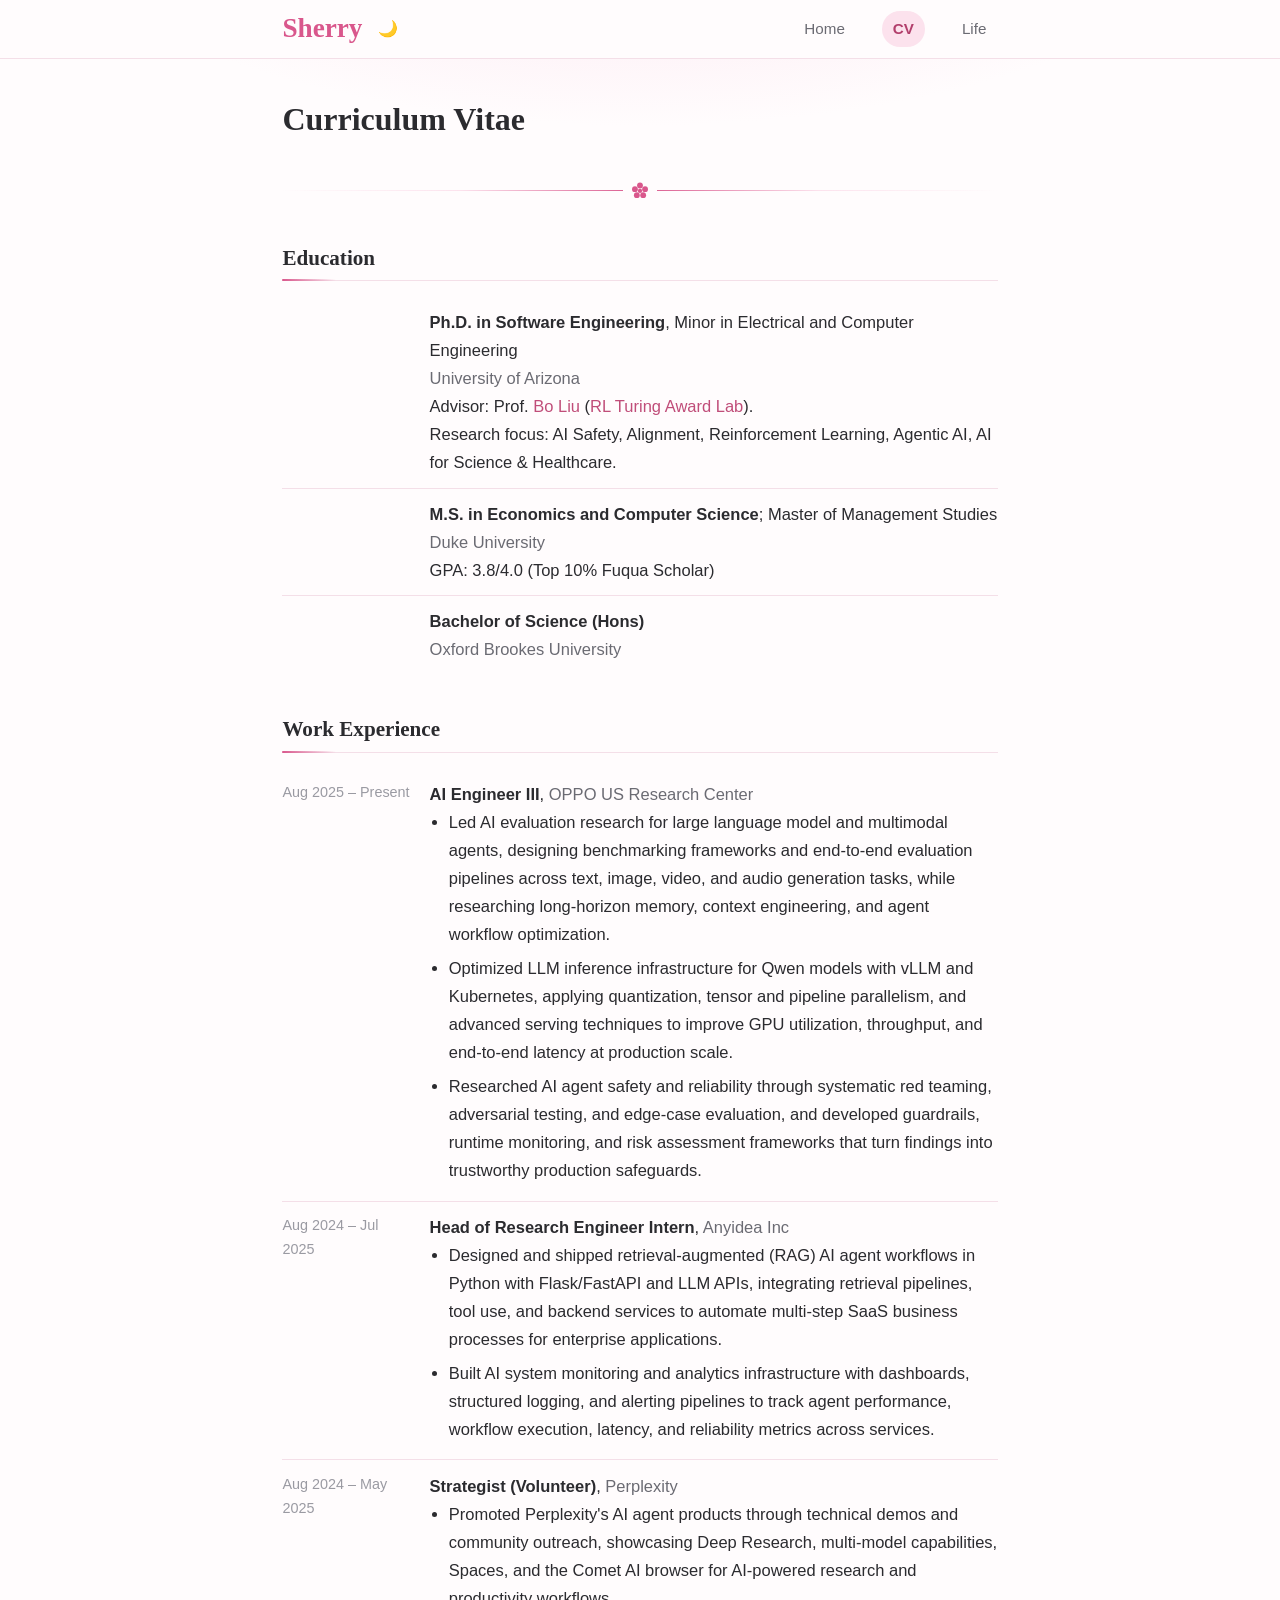
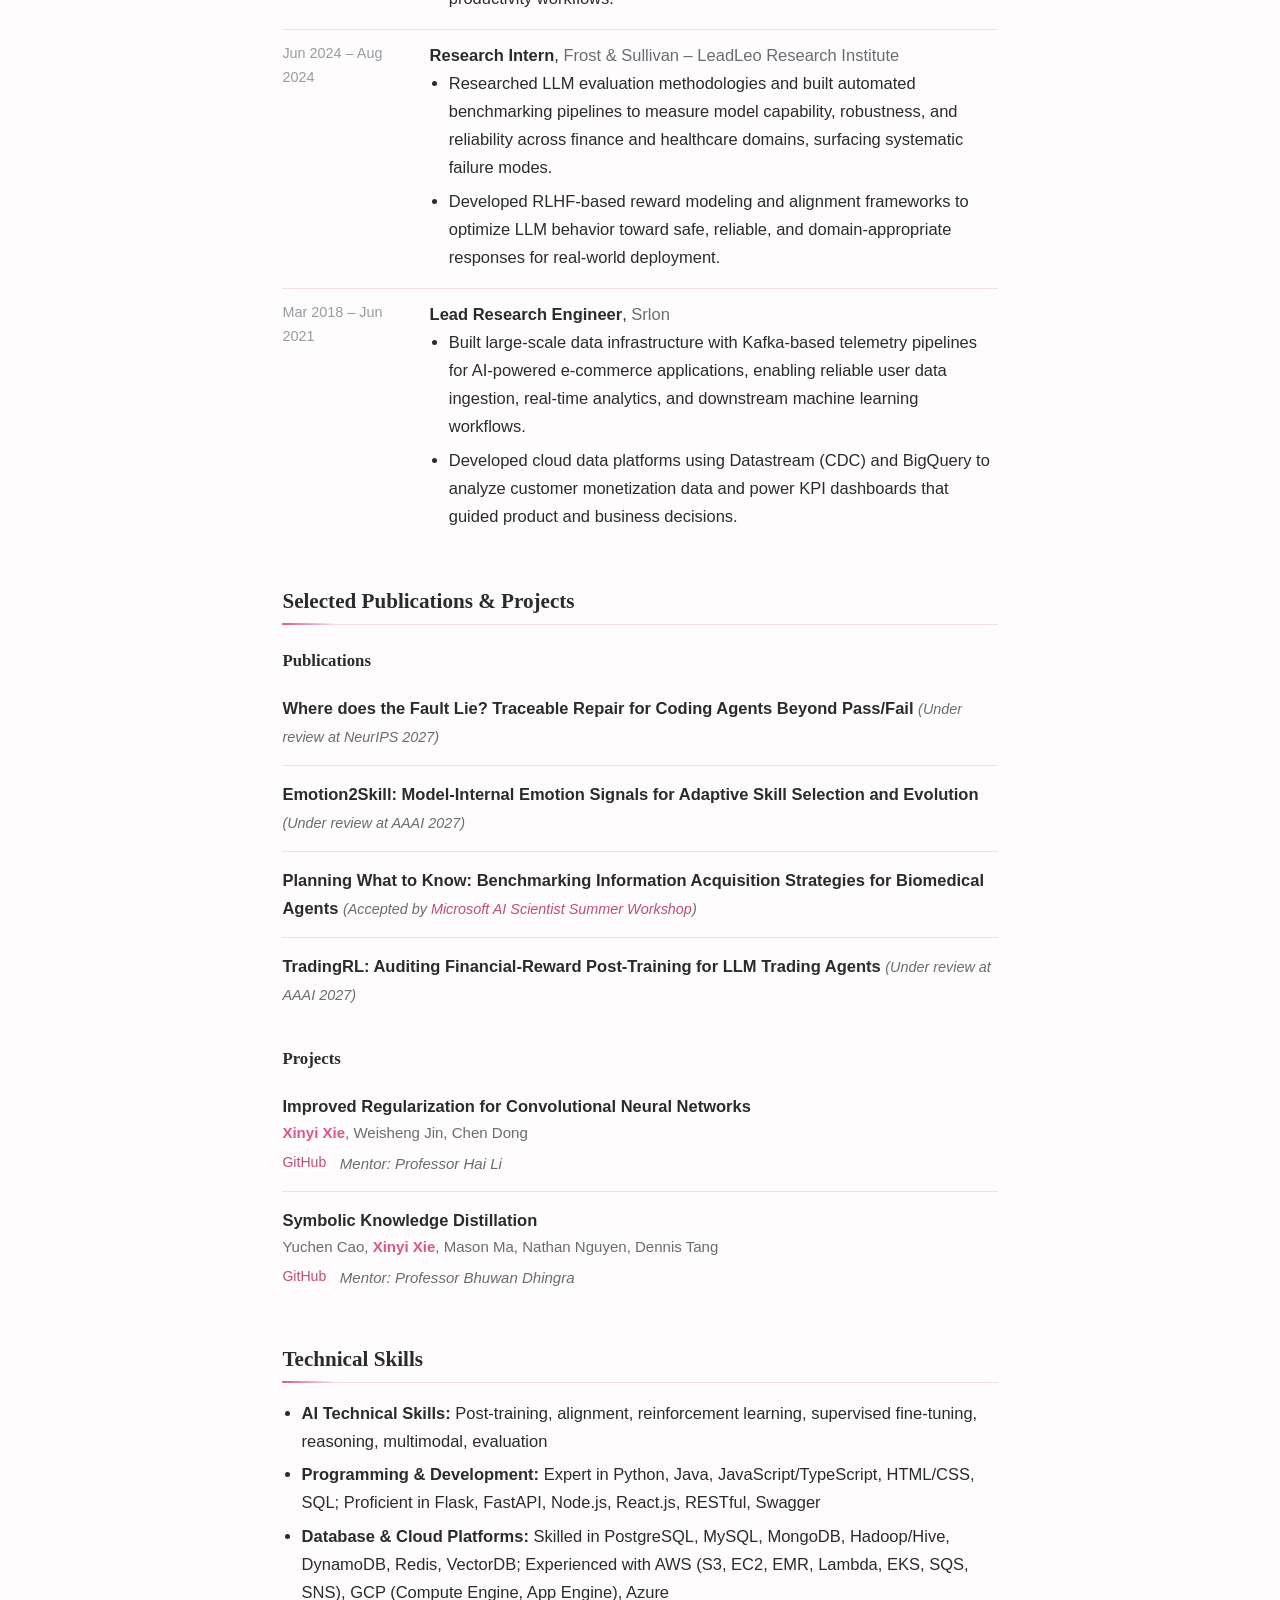
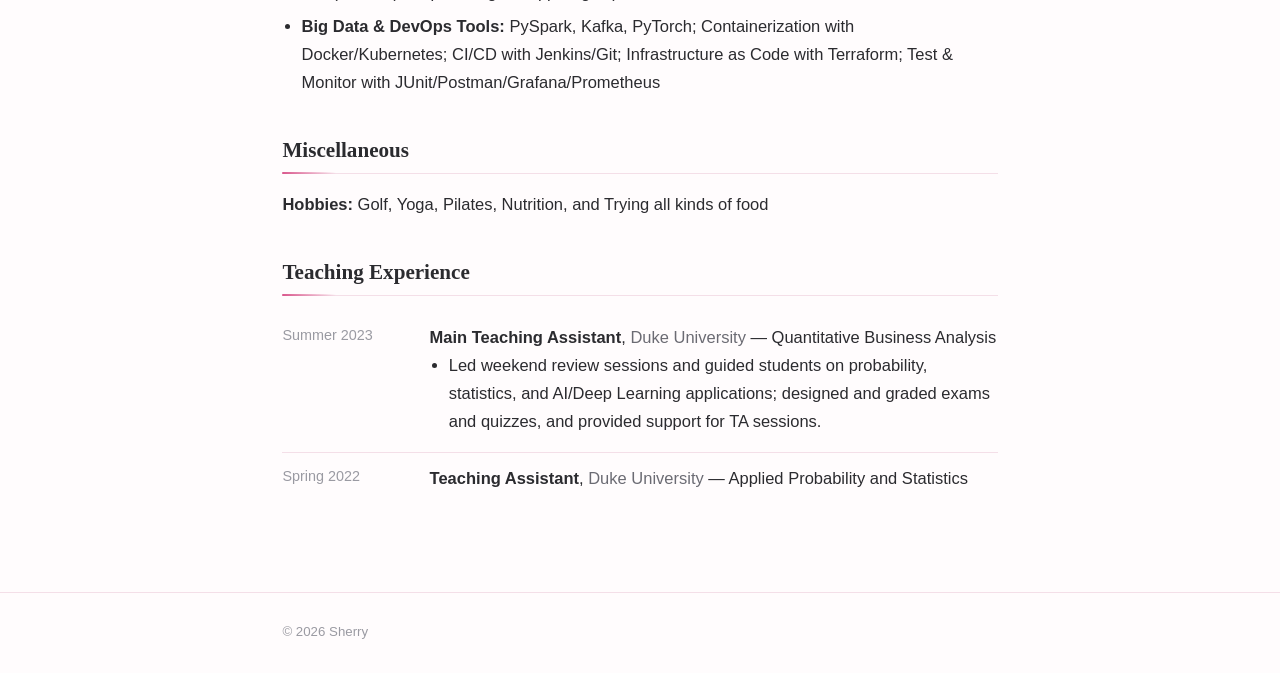
==== cv.html @ 766e2747 "Personal academic website (Home, CV, Life)" ====
<!DOCTYPE html>
<html lang="en">
  <head>
    <meta charset="UTF-8" />
    <meta name="viewport" content="width=device-width, initial-scale=1.0" />
    <title>CV — Xinyi Xie</title>
    <meta name="description" content="Curriculum vitae of Xinyi Xie." />
    <link rel="icon" href="assets/icons/favicon.svg" />
    <link rel="stylesheet" href="assets/css/style.css" />
    <script>try{var t=localStorage.getItem("theme");if(t)document.documentElement.setAttribute("data-theme",t);}catch(e){}</script>
  </head>
  <body>
    <header class="site-header">
      <div class="container">
        <div class="brand-group">
          <a class="brand" href="index.html">Sherry</a>
          <button class="theme-toggle" type="button" aria-label="Toggle day / night" title="Day / night">🌙</button>
        </div>
        <nav class="nav">
          <a href="index.html">Home</a>
          <a href="cv.html">CV</a>
          <a href="life.html">Life</a>
        </nav>
      </div>
    </header>

    <main>
      <div class="container">
        <h1>Curriculum Vitae</h1>

        <hr />

        <!-- Education -->
        <section class="section">
          <h2>Education</h2>
          <div class="cv-entry">
            <div class="cv-entry__date"></div>
            <div class="cv-entry__body">
              <strong>Ph.D. in Software Engineering</strong>, Minor in Electrical
              and Computer Engineering<br />
              <span class="where">University of Arizona</span><br />
              Advisor: Prof.
              <a
                href="https://ergodicmarkovian.github.io/main/"
                target="_blank"
                rel="noopener"
                >Bo Liu</a
              >
              (<a
                href="https://all.cs.umass.edu"
                target="_blank"
                rel="noopener"
                >RL Turing Award Lab</a
              >).<br />
              Research focus: AI Safety, Alignment, Reinforcement Learning,
              Agentic AI, AI for Science &amp; Healthcare.
            </div>
          </div>
          <div class="cv-entry">
            <div class="cv-entry__date"></div>
            <div class="cv-entry__body">
              <strong>M.S. in Economics and Computer Science</strong>; Master of
              Management Studies<br />
              <span class="where">Duke University</span><br />
              GPA: 3.8/4.0 (Top 10% Fuqua Scholar)
            </div>
          </div>
          <div class="cv-entry">
            <div class="cv-entry__date"></div>
            <div class="cv-entry__body">
              <strong>Bachelor of Science (Hons)</strong><br />
              <span class="where">Oxford Brookes University</span>
            </div>
          </div>
        </section>

        <!-- Work Experience -->
        <section class="section">
          <h2>Work Experience</h2>
          <div class="cv-entry">
            <div class="cv-entry__date">Aug 2025 – Present</div>
            <div class="cv-entry__body">
              <strong>AI Engineer III</strong>,
              <span class="where">OPPO US Research Center</span>
              <ul class="plain-list">
                <li>
                  Led AI evaluation research for large language model and
                  multimodal agents, designing benchmarking frameworks and
                  end-to-end evaluation pipelines across text, image, video, and
                  audio generation tasks, while researching long-horizon memory,
                  context engineering, and agent workflow optimization.
                </li>
                <li>
                  Optimized LLM inference infrastructure for Qwen models with
                  vLLM and Kubernetes, applying quantization, tensor
                  and pipeline parallelism, and advanced serving techniques to
                  improve GPU utilization, throughput, and end-to-end latency at
                  production scale.
                </li>
                <li>
                  Researched AI agent safety and reliability through systematic
                  red teaming, adversarial testing, and edge-case evaluation, and
                  developed guardrails, runtime monitoring, and risk assessment
                  frameworks that turn findings into trustworthy production
                  safeguards.
                </li>
              </ul>
            </div>
          </div>
          <div class="cv-entry">
            <div class="cv-entry__date">Aug 2024 – Jul 2025</div>
            <div class="cv-entry__body">
              <strong>Head of Research Engineer Intern</strong>,
              <span class="where">Anyidea Inc</span>
              <ul class="plain-list">
                <li>
                  Designed and shipped retrieval-augmented (RAG) AI agent
                  workflows in Python with Flask/FastAPI and LLM APIs,
                  integrating retrieval pipelines, tool use, and backend services
                  to automate multi-step SaaS business processes for enterprise
                  applications.
                </li>
                <li>
                  Built AI system monitoring and analytics infrastructure with
                  dashboards, structured logging, and alerting pipelines to track
                  agent performance, workflow execution, latency, and reliability
                  metrics across services.
                </li>
              </ul>
            </div>
          </div>
          <div class="cv-entry">
            <div class="cv-entry__date">Aug 2024 – May 2025</div>
            <div class="cv-entry__body">
              <strong>Strategist (Volunteer)</strong>,
              <span class="where">Perplexity</span>
              <ul class="plain-list">
                <li>
                  Promoted Perplexity's AI agent products through technical demos
                  and community outreach, showcasing Deep Research, multi-model
                  capabilities, Spaces, and the Comet AI browser for AI-powered
                  research and productivity workflows.
                </li>
              </ul>
            </div>
          </div>
          <div class="cv-entry">
            <div class="cv-entry__date">Jun 2024 – Aug 2024</div>
            <div class="cv-entry__body">
              <strong>Research Intern</strong>,
              <span class="where">Frost &amp; Sullivan – LeadLeo Research
              Institute</span>
              <ul class="plain-list">
                <li>
                  Researched LLM evaluation methodologies and built automated
                  benchmarking pipelines to measure model capability, robustness,
                  and reliability across finance and healthcare domains, surfacing
                  systematic failure modes.
                </li>
                <li>
                  Developed RLHF-based reward modeling and alignment frameworks to
                  optimize LLM behavior toward safe, reliable, and
                  domain-appropriate responses for real-world deployment.
                </li>
              </ul>
            </div>
          </div>
          <div class="cv-entry">
            <div class="cv-entry__date">Mar 2018 – Jun 2021</div>
            <div class="cv-entry__body">
              <strong>Lead Research Engineer</strong>,
              <span class="where">Srlon</span>
              <ul class="plain-list">
                <li>
                  Built large-scale data infrastructure with Kafka-based
                  telemetry pipelines for AI-powered e-commerce applications,
                  enabling reliable user data ingestion, real-time analytics, and
                  downstream machine learning workflows.
                </li>
                <li>
                  Developed cloud data platforms using Datastream (CDC) and
                  BigQuery to analyze customer monetization data and power KPI
                  dashboards that guided product and business decisions.
                </li>
              </ul>
            </div>
          </div>
        </section>

        <!-- Selected Publications & Projects -->
        <section class="section">
          <h2>Selected Publications &amp; Projects</h2>
          <h3>Publications</h3>
          <div id="pub-list">
            <p class="loading">Loading publications…</p>
          </div>

          <h3>Projects</h3>
          <div class="pub">
            <div class="pub__title">
              Improved Regularization for Convolutional Neural Networks
            </div>
            <div class="pub__authors">
              <span class="me">Xinyi Xie</span>, Weisheng Jin, Chen Dong
            </div>
            <div class="pub__links">
              <a
                href="https://github.com/Sherry19971998/Enhanced-CNN-Regularization"
                target="_blank"
                rel="noopener"
                >GitHub</a
              >
              <span class="pub__venue">Mentor: Professor Hai Li</span>
            </div>
          </div>
          <div class="pub">
            <div class="pub__title">Symbolic Knowledge Distillation</div>
            <div class="pub__authors">
              Yuchen Cao, <span class="me">Xinyi Xie</span>, Mason Ma, Nathan
              Nguyen, Dennis Tang
            </div>
            <div class="pub__links">
              <a
                href="https://github.com/Sherry19971998/Distillation"
                target="_blank"
                rel="noopener"
                >GitHub</a
              >
              <span class="pub__venue">Mentor: Professor Bhuwan Dhingra</span>
            </div>
          </div>
        </section>

        <!-- Technical Skills -->
        <section class="section">
          <h2>Technical Skills</h2>
          <ul class="plain-list">
            <li>
              <strong>AI Technical Skills:</strong> Post-training, alignment,
              reinforcement learning, supervised fine-tuning, reasoning,
              multimodal, evaluation
            </li>
            <li>
              <strong>Programming &amp; Development:</strong> Expert in Python,
              Java, JavaScript/TypeScript, HTML/CSS, SQL; Proficient in Flask,
              FastAPI, Node.js, React.js, RESTful, Swagger
            </li>
            <li>
              <strong>Database &amp; Cloud Platforms:</strong> Skilled in
              PostgreSQL, MySQL, MongoDB, Hadoop/Hive, DynamoDB, Redis, VectorDB;
              Experienced with AWS (S3, EC2, EMR, Lambda, EKS, SQS, SNS), GCP
              (Compute Engine, App Engine), Azure
            </li>
            <li>
              <strong>Big Data &amp; DevOps Tools:</strong> PySpark, Kafka,
              PyTorch; Containerization with Docker/Kubernetes; CI/CD with
              Jenkins/Git; Infrastructure as Code with Terraform; Test &amp;
              Monitor with JUnit/Postman/Grafana/Prometheus
            </li>
          </ul>
        </section>

        <!-- Miscellaneous -->
        <section class="section">
          <h2>Miscellaneous</h2>
          <p>
            <strong>Hobbies:</strong> Golf, Yoga, Pilates, Nutrition, and Trying
            all kinds of food
          </p>
        </section>

        <!-- Teaching Experience -->
        <section class="section">
          <h2>Teaching Experience</h2>
          <div class="cv-entry">
            <div class="cv-entry__date">Summer 2023</div>
            <div class="cv-entry__body">
              <strong>Main Teaching Assistant</strong>,
              <span class="where">Duke University</span> — Quantitative Business
              Analysis
              <ul class="plain-list">
                <li>
                  Led weekend review sessions and guided students on probability,
                  statistics, and AI/Deep Learning applications; designed and
                  graded exams and quizzes, and provided support for TA sessions.
                </li>
              </ul>
            </div>
          </div>
          <div class="cv-entry">
            <div class="cv-entry__date">Spring 2022</div>
            <div class="cv-entry__body">
              <strong>Teaching Assistant</strong>,
              <span class="where">Duke University</span> — Applied Probability
              and Statistics
            </div>
          </div>
        </section>
      </div>
    </main>

    <footer class="site-footer">
      <div class="container">
        <span>© <span id="year">2026</span> Sherry</span>
      </div>
    </footer>

    <script src="assets/js/main.js"></script>
    <script src="assets/js/data.js"></script>
  </body>
</html>
---- assets/css/style.css ----
/* ==========================================================================
   Sherry Xie — personal academic website
   Two pages: Home + CV. Single-column, sans-serif, soft rose accent.
   Inspired by kevinz-01.github.io, with a feminine palette borrowed from
   al-folio pink themes. No external fonts, no build step.
   ========================================================================== */

:root {
  --max-width: 760px;

  --color-text: #2b2b2f;
  --color-muted: #6b6b73;
  --color-faint: #9a9aa2;
  --color-bg: #fffcfd;
  --color-surface: #fdeef4;
  --color-border: #f4dfe8;

  /* Rose accent */
  --color-accent: #d9578c;
  --color-accent-dark: #b23f6c;
  --color-accent-soft: #fce2ed;
  --color-link: #c04d79;
  --color-link-hover: #9c3862;

  --font-sans: "Inter", -apple-system, BlinkMacSystemFont, "Segoe UI", Roboto,
    Helvetica, Arial, "Noto Sans", sans-serif;
  --font-serif: "Iowan Old Style", "Palatino Linotype", Palatino, Georgia,
    serif;
  --font-mono: "SF Mono", ui-monospace, Menlo, Consolas, monospace;
  /* handwritten signature look for the name */
  --font-script: "Snell Roundhand", "Apple Chancery", "Segoe Script",
    "Brush Script MT", cursive;

  --radius: 12px;

  /* hand-drawn 5-petal flower, used as a CSS mask so it follows the theme */
  --flower: url("data:image/svg+xml,%3Csvg xmlns='http://www.w3.org/2000/svg' viewBox='0 0 24 24'%3E%3Cg fill='%23000'%3E%3Ccircle cx='12' cy='5.4' r='3.5'/%3E%3Ccircle cx='18.1' cy='9.8' r='3.5'/%3E%3Ccircle cx='15.8' cy='17' r='3.5'/%3E%3Ccircle cx='8.2' cy='17' r='3.5'/%3E%3Ccircle cx='5.9' cy='9.8' r='3.5'/%3E%3Ccircle cx='12' cy='11.8' r='2.6'/%3E%3C/g%3E%3C/svg%3E");
}

/* Reset ------------------------------------------------------------------- */
*,
*::before,
*::after {
  box-sizing: border-box;
}
html {
  -webkit-text-size-adjust: 100%;
  scroll-behavior: smooth;
}
body {
  margin: 0;
  font-family: var(--font-sans);
  font-size: 16.5px;
  line-height: 1.7;
  color: var(--color-text);
  /* soft blush glow at the top — warmth without decoration */
  background-color: var(--color-bg);
  background-image: radial-gradient(
    900px 380px at 50% -140px,
    var(--color-accent-soft),
    transparent 70%
  );
  background-repeat: no-repeat;
  background-attachment: fixed;
  -webkit-font-smoothing: antialiased;
  text-rendering: optimizeLegibility;
}

/* Typography -------------------------------------------------------------- */
/* Elegant serif headings — academic gravitas with a softer, feminine feel */
h1,
h2,
h3,
h4 {
  font-family: var(--font-serif);
  font-weight: 600;
  line-height: 1.3;
  color: var(--color-text);
  letter-spacing: 0;
}
h1 {
  font-size: 2rem;
  margin: 0 0 0.15rem;
}
h2 {
  font-size: 1.32rem;
  margin: 2.6rem 0 1rem;
  padding-bottom: 0.5rem;
  border-bottom: 1px solid var(--color-border);
  position: relative;
}
/* delicate rose accent under each section heading — grows on hover */
h2::after {
  content: "";
  position: absolute;
  left: 0;
  bottom: -1px;
  width: 54px;
  height: 2px;
  border-radius: 2px;
  background: linear-gradient(90deg, var(--color-accent), transparent);
  transition: width 0.4s cubic-bezier(0.4, 0, 0.2, 1);
}
h2:hover::after {
  width: 130px;
}
h3 {
  font-size: 1.05rem;
  margin: 1.6rem 0 0.5rem;
}

p {
  margin: 0 0 1rem;
}

a {
  color: var(--color-link);
  text-decoration: none;
  border-bottom: 1px solid transparent;
  transition: color 0.15s ease, border-color 0.15s ease;
}
a:hover {
  color: var(--color-link-hover);
  border-bottom-color: currentColor;
}

/* Divider with a little flower in the middle */
hr {
  border: none;
  /* taller band so the divider (and its flower) is easy to hover */
  height: 24px;
  background: linear-gradient(
      90deg,
      transparent,
      var(--color-accent-soft),
      var(--color-accent),
      var(--color-accent-soft),
      transparent
    )
    center / 100% 1px no-repeat;
  margin: 2.4rem 0;
  position: relative;
  overflow: visible;
}
/* clear a gap in the line so the flower sits cleanly */
hr::before {
  content: "";
  position: absolute;
  left: 50%;
  top: 50%;
  transform: translate(-50%, -50%);
  width: 34px;
  height: 10px;
  background: var(--color-bg);
}
/* the flower itself — masked, so it takes the accent colour in both themes */
hr::after {
  content: "";
  position: absolute;
  left: 50%;
  top: 50%;
  transform: translate(-50%, -50%);
  width: 20px;
  height: 20px;
  background-color: var(--color-accent);
  -webkit-mask: var(--flower) center / contain no-repeat;
  mask: var(--flower) center / contain no-repeat;
  transition: transform 0.65s cubic-bezier(0.34, 1.56, 0.64, 1),
    background-color 0.3s ease;
}
/* hover the divider → the flower blooms and spins */
hr:hover::after {
  transform: translate(-50%, -50%) rotate(180deg) scale(1.35);
  background-color: var(--color-accent-dark);
}

code {
  font-family: var(--font-mono);
  font-size: 0.85em;
  background: var(--color-surface);
  padding: 0.1em 0.35em;
  border-radius: 4px;
}

/* Layout ------------------------------------------------------------------ */
.container {
  max-width: var(--max-width);
  margin: 0 auto;
  padding: 0 1.4rem;
}
main {
  padding: 2.5rem 0 4rem;
  min-height: 60vh;
  animation: pagefade 0.55s ease both;
}
@keyframes pagefade {
  from {
    opacity: 0;
    transform: translateY(10px);
  }
  to {
    opacity: 1;
    transform: none;
  }
}
.section {
  margin-bottom: 1.5rem;
}

/* Site header / nav ------------------------------------------------------- */
.site-header {
  background: var(--color-bg);
  border-bottom: 1px solid var(--color-border);
  position: sticky;
  top: 0;
  z-index: 50;
}
.site-header .container {
  display: flex;
  align-items: center;
  justify-content: space-between;
  gap: 1rem;
  min-height: 58px;
}
.brand {
  font-family: var(--font-script);
  font-weight: 600;
  font-size: 1.7rem;
  line-height: 1;
  color: var(--color-accent);
  border-bottom: none;
  transition: transform 0.15s ease, color 0.15s ease;
}
.brand:hover {
  color: var(--color-accent-dark);
  border-bottom: none;
  transform: rotate(-2deg) scale(1.04);
}
.brand-group {
  display: flex;
  align-items: center;
  gap: 0.6rem;
}
.theme-toggle {
  background: none;
  border: none;
  cursor: pointer;
  font-size: 1rem;
  line-height: 1;
  padding: 0.25rem 0.35rem;
  border-radius: 8px;
  display: inline-flex;
  align-items: center;
  transition: background 0.15s ease, transform 0.15s ease;
}
.theme-toggle:hover {
  background: var(--color-surface);
  transform: scale(1.12) rotate(-8deg);
}
.nav {
  display: flex;
  gap: 1.6rem;
}
.nav a {
  color: var(--color-muted);
  font-size: 0.95rem;
  border-bottom: none;
  padding: 0.3rem 0.7rem;
  border-radius: 999px;
  transition: color 0.15s ease, background 0.15s ease;
}
/* soft pink pill on hover / for the current page */
.nav a:hover {
  color: var(--color-accent-dark);
  background: var(--color-accent-soft);
  border-bottom: none;
}
.nav a.is-active {
  color: var(--color-accent-dark);
  background: var(--color-accent-soft);
  font-weight: 600;
}

/* Profile block (home): text left, photo + social icons right ------------- */
.profile {
  display: flex;
  gap: 2.5rem;
  align-items: flex-start;
  margin-bottom: 1.5rem;
}
.profile__main {
  flex: 1 1 auto;
  min-width: 0;
}
.profile__side {
  flex: 0 0 auto;
  display: flex;
  flex-direction: column;
  align-items: center;
}
.profile__photo {
  flex: 0 0 150px;
  width: 150px;
  height: 150px;
  border-radius: 50%;
  object-fit: cover;
  background: var(--color-surface);
  border: 4px solid var(--color-accent-soft);
  /* soft rose halo */
  box-shadow: 0 10px 34px rgba(208, 90, 134, 0.22),
    0 0 0 9px rgba(208, 90, 134, 0.05);
}
/* Placeholder shown when no profile.jpg is present yet */
.profile__photo--empty {
  display: flex;
  align-items: center;
  justify-content: center;
  font-size: 2.6rem;
  font-weight: 700;
  color: var(--color-accent);
  background: var(--color-accent-soft);
}
.profile__title {
  color: var(--color-accent);
  font-weight: 600;
  font-size: 1.02rem;
  margin: 0.1rem 0 0.2rem;
}
.profile__loc {
  color: var(--color-muted);
  font-size: 0.92rem;
  margin: 0 0 1rem;
}

/* Social icons stacked under the photo ------------------------------------ */
.profile__social {
  display: flex;
  flex-wrap: wrap;
  justify-content: center;
  gap: 0.55rem 0.7rem;
  margin-top: 1rem;
  max-width: 160px;
}
.profile__social a {
  color: var(--color-muted);
  border-bottom: none;
  display: inline-flex;
  transition: color 0.15s ease, transform 0.15s ease;
}
.profile__social a:hover {
  color: var(--color-accent);
  border-bottom: none;
  transform: translateY(-2px);
}
.profile__social svg {
  width: 22px;
  height: 22px;
  fill: currentColor;
  display: block;
}

/* Research-areas numbered list -------------------------------------------- */
.areas {
  counter-reset: area;
  list-style: none;
  padding: 0;
  margin: 0;
}
.areas a {
  border-bottom: none;
}
.areas a:hover {
  border-bottom: 1px solid currentColor;
}
.areas li {
  position: relative;
  padding: 0.55rem 0.6rem 0.55rem 2.4rem;
  border-bottom: 1px solid var(--color-border);
  border-radius: 10px;
  transition: background 0.25s ease;
}
/* hover a research area → soft pink wash, its number tilts */
.areas li:hover {
  background: var(--color-accent-soft);
}
.areas li:hover::before {
  transform: scale(1.14) rotate(-12deg);
}
.areas li:last-child {
  border-bottom: none;
}
.areas li::before {
  counter-increment: area;
  content: counter(area);
  position: absolute;
  left: 0;
  top: 0.6rem;
  width: 1.7rem;
  height: 1.7rem;
  display: flex;
  align-items: center;
  justify-content: center;
  font-size: 0.85rem;
  font-weight: 700;
  color: var(--color-accent);
  background: var(--color-accent-soft);
  border-radius: 50%;
  transition: transform 0.3s cubic-bezier(0.34, 1.56, 0.64, 1);
}

/* News list --------------------------------------------------------------- */
.news-item {
  display: flex;
  gap: 1rem;
  padding: 0.5rem 0;
  border-bottom: 1px solid var(--color-border);
}
.news-item:last-child {
  border-bottom: none;
}
.news-item time {
  flex: 0 0 6rem;
  color: var(--color-accent);
  font-weight: 600;
  font-variant-numeric: tabular-nums;
  font-size: 0.88rem;
  padding-top: 0.05rem;
  transition: transform 0.25s cubic-bezier(0.34, 1.56, 0.64, 1);
}
/* hover a news row → its date pops forward slightly */
.news-item:hover time {
  transform: translateX(3px) scale(1.06);
}

/* Publications ------------------------------------------------------------ */
.pub {
  padding: 0.9rem 0;
  border-bottom: 1px solid var(--color-border);
  transition: transform 0.25s ease;
}
.pub:last-child {
  border-bottom: none;
}
/* hover a paper → it slides over a touch and the title turns rose */
.pub:hover {
  transform: translateX(5px);
}
.pub:hover .pub__title {
  color: var(--color-accent);
}
.pub__title {
  font-weight: 600;
  transition: color 0.25s ease;
}
/* submission status shown inline with the title (lighter, italic) */
.pub__status {
  font-weight: 400;
  font-style: italic;
  color: var(--color-muted);
  font-size: 0.9rem;
}
.pub__authors {
  color: var(--color-muted);
  font-size: 0.94rem;
}
.pub__authors .me {
  color: var(--color-accent);
  font-weight: 700;
}
.pub__venue {
  font-style: italic;
  color: var(--color-muted);
  font-size: 0.94rem;
}
.pub__badge {
  display: inline-block;
  font-size: 0.7rem;
  letter-spacing: 0.04em;
  text-transform: uppercase;
  color: var(--color-accent-dark);
  background: var(--color-accent-soft);
  border-radius: 4px;
  padding: 0.1rem 0.45rem;
  margin-left: 0.4rem;
  vertical-align: middle;
}
.pub__links {
  margin-top: 0.3rem;
  font-size: 0.88rem;
  display: flex;
  gap: 0.85rem;
  flex-wrap: wrap;
}

/* Simple list (service, misc) --------------------------------------------- */
.plain-list {
  padding-left: 1.2rem;
  margin: 0;
}
.plain-list li {
  margin-bottom: 0.35rem;
}

/* CV --------------------------------------------------------------------- */
.cv-entry {
  display: flex;
  gap: 1.2rem;
  padding: 0.7rem 0;
  border-bottom: 1px solid var(--color-border);
}
.cv-entry:last-child {
  border-bottom: none;
}
.cv-entry__date {
  flex: 0 0 8rem;
  color: var(--color-faint);
  font-size: 0.9rem;
  font-variant-numeric: tabular-nums;
}
.cv-entry__body {
  flex: 1;
}
.cv-entry__body strong {
  font-weight: 700;
}
.cv-entry__body .where {
  color: var(--color-muted);
}
.cv-download {
  display: inline-block;
  margin-top: 0.5rem;
  background: var(--color-accent);
  color: #fff;
  padding: 0.45rem 1.1rem;
  border-radius: 999px;
  font-size: 0.92rem;
  font-weight: 600;
  border-bottom: none;
}
.cv-download:hover {
  background: var(--color-accent-dark);
  color: #fff;
  border-bottom: none;
}

/* Footer ------------------------------------------------------------------ */
.site-footer {
  border-top: 1px solid var(--color-border);
  color: var(--color-faint);
  font-size: 0.83rem;
  padding: 1.8rem 0;
}
.site-footer .container {
  display: flex;
  justify-content: space-between;
  flex-wrap: wrap;
  gap: 0.5rem;
}

/* States ------------------------------------------------------------------ */
.loading,
.error {
  color: var(--color-faint);
  font-style: italic;
  padding: 0.6rem 0;
}
.error {
  color: #b23f6c;
}

/* Responsive -------------------------------------------------------------- */
@media (max-width: 600px) {
  body {
    font-size: 16px;
  }
  .profile {
    flex-direction: column-reverse;
    gap: 1.3rem;
  }
  .profile__side {
    align-self: center;
  }
  .profile__photo {
    flex-basis: 130px;
    width: 130px;
    height: 130px;
  }
  .nav {
    gap: 1.1rem;
  }
  .cv-entry {
    flex-direction: column;
    gap: 0.2rem;
  }
  .cv-entry__date {
    flex-basis: auto;
  }
}

/* Dark mode: a manual choice (data-theme) wins; otherwise follow the system - */
:root[data-theme="dark"] {
  --color-text: #ede8ea;
  --color-muted: #b3a8ad;
  --color-faint: #857b80;
  --color-bg: #171315;
  --color-surface: #241a20;
  --color-border: #33262d;
  --color-accent: #eb8bb1;
  --color-accent-dark: #f3a9c8;
  --color-accent-soft: #2e1f27;
  --color-link: #eb8bb1;
  --color-link-hover: #f3a9c8;
}
@media (prefers-color-scheme: dark) {
  :root:not([data-theme="light"]) {
    --color-text: #ede8ea;
    --color-muted: #b3a8ad;
    --color-faint: #857b80;
    --color-bg: #171315;
    --color-surface: #241a20;
    --color-border: #33262d;
    --color-accent: #eb8bb1;
    --color-accent-dark: #f3a9c8;
    --color-accent-soft: #2e1f27;
    --color-link: #eb8bb1;
    --color-link-hover: #f3a9c8;
  }
}

/* Smooth transition when flipping themes */
body {
  transition: background 0.3s ease, color 0.3s ease;
}

/* Life page: photo slideshow + grid ---------------------------------------- */
.slideshow {
  position: relative;
  max-width: 640px;
  margin: 0 auto;
  height: min(72vh, 580px);
  border-radius: 16px;
  overflow: hidden;
  background: var(--color-surface);
  box-shadow: 0 18px 50px rgba(0, 0, 0, 0.14);
  animation: fadeup 0.8s ease both;
}
.slide {
  position: absolute;
  inset: 0;
  opacity: 0;
  transition: opacity 0.9s ease;
  pointer-events: none;
}
.slide.is-active {
  opacity: 1;
  pointer-events: auto;
}
/* blurred fill so portrait photos never leave empty side bars */
.slide__bg {
  position: absolute;
  inset: 0;
  background-size: cover;
  background-position: center;
  filter: blur(28px) brightness(0.7) saturate(1.15);
  transform: scale(1.18);
}
.slide__img {
  position: absolute;
  inset: 0;
  width: 100%;
  height: 100%;
  object-fit: contain; /* show the whole photo — never crop faces */
  display: block;
  z-index: 1;
}
/* Ken Burns: slow push on the visible photo */
.slide.is-active .slide__img {
  animation: kenburns 9s ease-out both;
}
@keyframes kenburns {
  from { transform: scale(1); }
  to { transform: scale(1.06); }
}
@keyframes fadeup {
  from { opacity: 0; transform: translateY(18px); }
  to { opacity: 1; transform: none; }
}
.slide__caption {
  position: absolute;
  left: 0;
  right: 0;
  bottom: 0;
  z-index: 2;
  padding: 1.4rem 1rem 0.9rem;
  color: #fff;
  font-size: 0.9rem;
  background: linear-gradient(transparent, rgba(0, 0, 0, 0.55));
}
.slideshow__arrow {
  position: absolute;
  top: 50%;
  transform: translateY(-50%);
  width: 40px;
  height: 40px;
  border: none;
  border-radius: 50%;
  background: rgba(255, 255, 255, 0.82);
  color: #333;
  font-size: 1.2rem;
  line-height: 1;
  cursor: pointer;
  display: flex;
  align-items: center;
  justify-content: center;
  transition: background 0.15s ease;
}
.slideshow__arrow:hover {
  background: #fff;
}
.slideshow__arrow--prev { left: 0.7rem; }
.slideshow__arrow--next { right: 0.7rem; }
.slideshow__dots {
  display: flex;
  gap: 0.45rem;
  justify-content: center;
  margin-top: 1rem;
}
.dot {
  width: 9px;
  height: 9px;
  border-radius: 50%;
  background: var(--color-border);
  border: none;
  padding: 0;
  cursor: pointer;
  transition: background 0.15s ease;
}
.dot.is-active { background: var(--color-accent); }

/* Row-based grid: fills left-to-right, so the last photos form the bottom row */
.life-grid {
  display: grid;
  grid-template-columns: repeat(3, 1fr);
  gap: 0.7rem;
  align-items: start;
  margin-top: 2.8rem;
}
.life-grid img {
  width: 100%;
  height: auto;
  border-radius: 12px;
  cursor: pointer;
  display: block;
  background: var(--color-surface);
  /* scroll-reveal start state */
  opacity: 0;
  transform: translateY(22px);
  transition: opacity 0.7s ease, transform 0.7s ease, box-shadow 0.2s ease,
    filter 0.2s ease;
}
.life-grid img.is-visible {
  opacity: 1;
  transform: none;
}
.life-grid img:hover {
  box-shadow: 0 12px 28px rgba(0, 0, 0, 0.18);
  filter: brightness(1.04);
}
@media (max-width: 620px) {
  .life-grid {
    grid-template-columns: repeat(2, 1fr);
  }
}
@media (prefers-reduced-motion: reduce) {
  .slideshow,
  .slide.is-active .slide__img,
  .life-grid img {
    animation: none !important;
    transition: opacity 0.3s ease;
    transform: none;
    opacity: 1;
  }
}
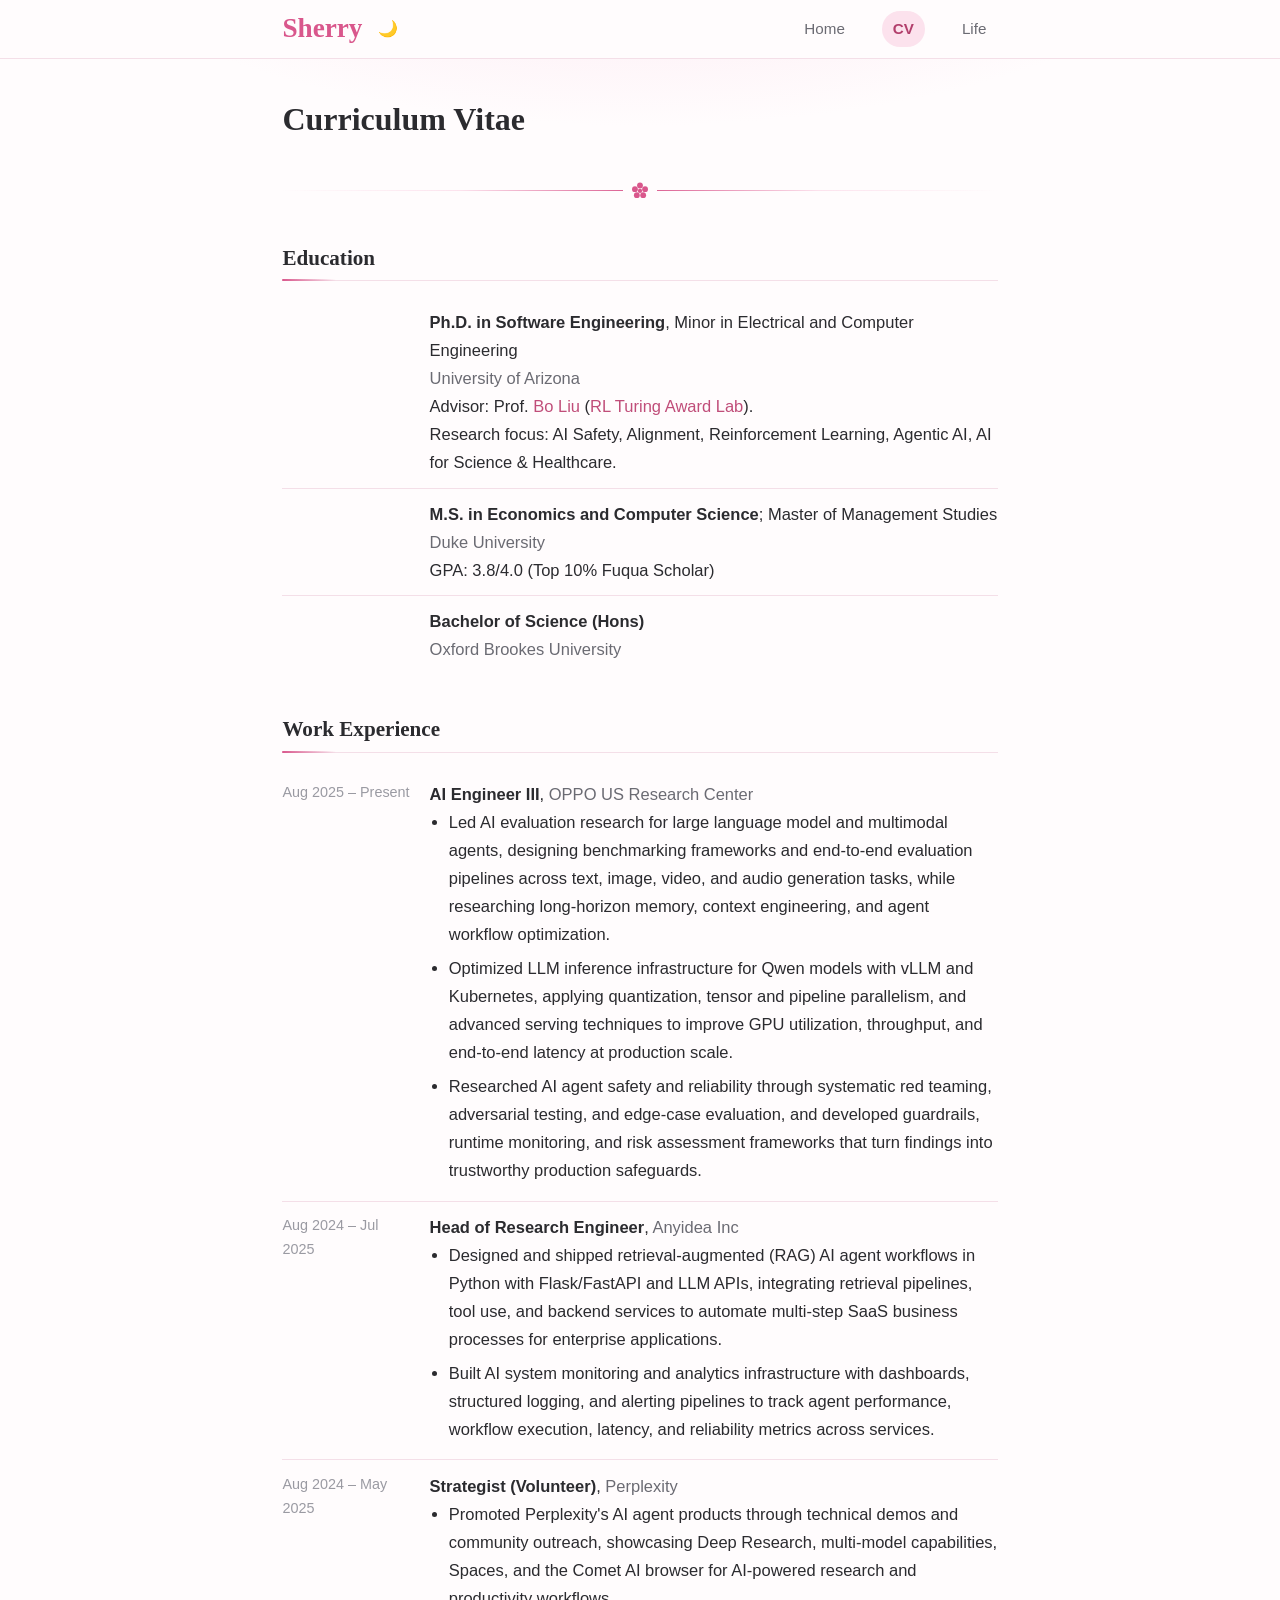
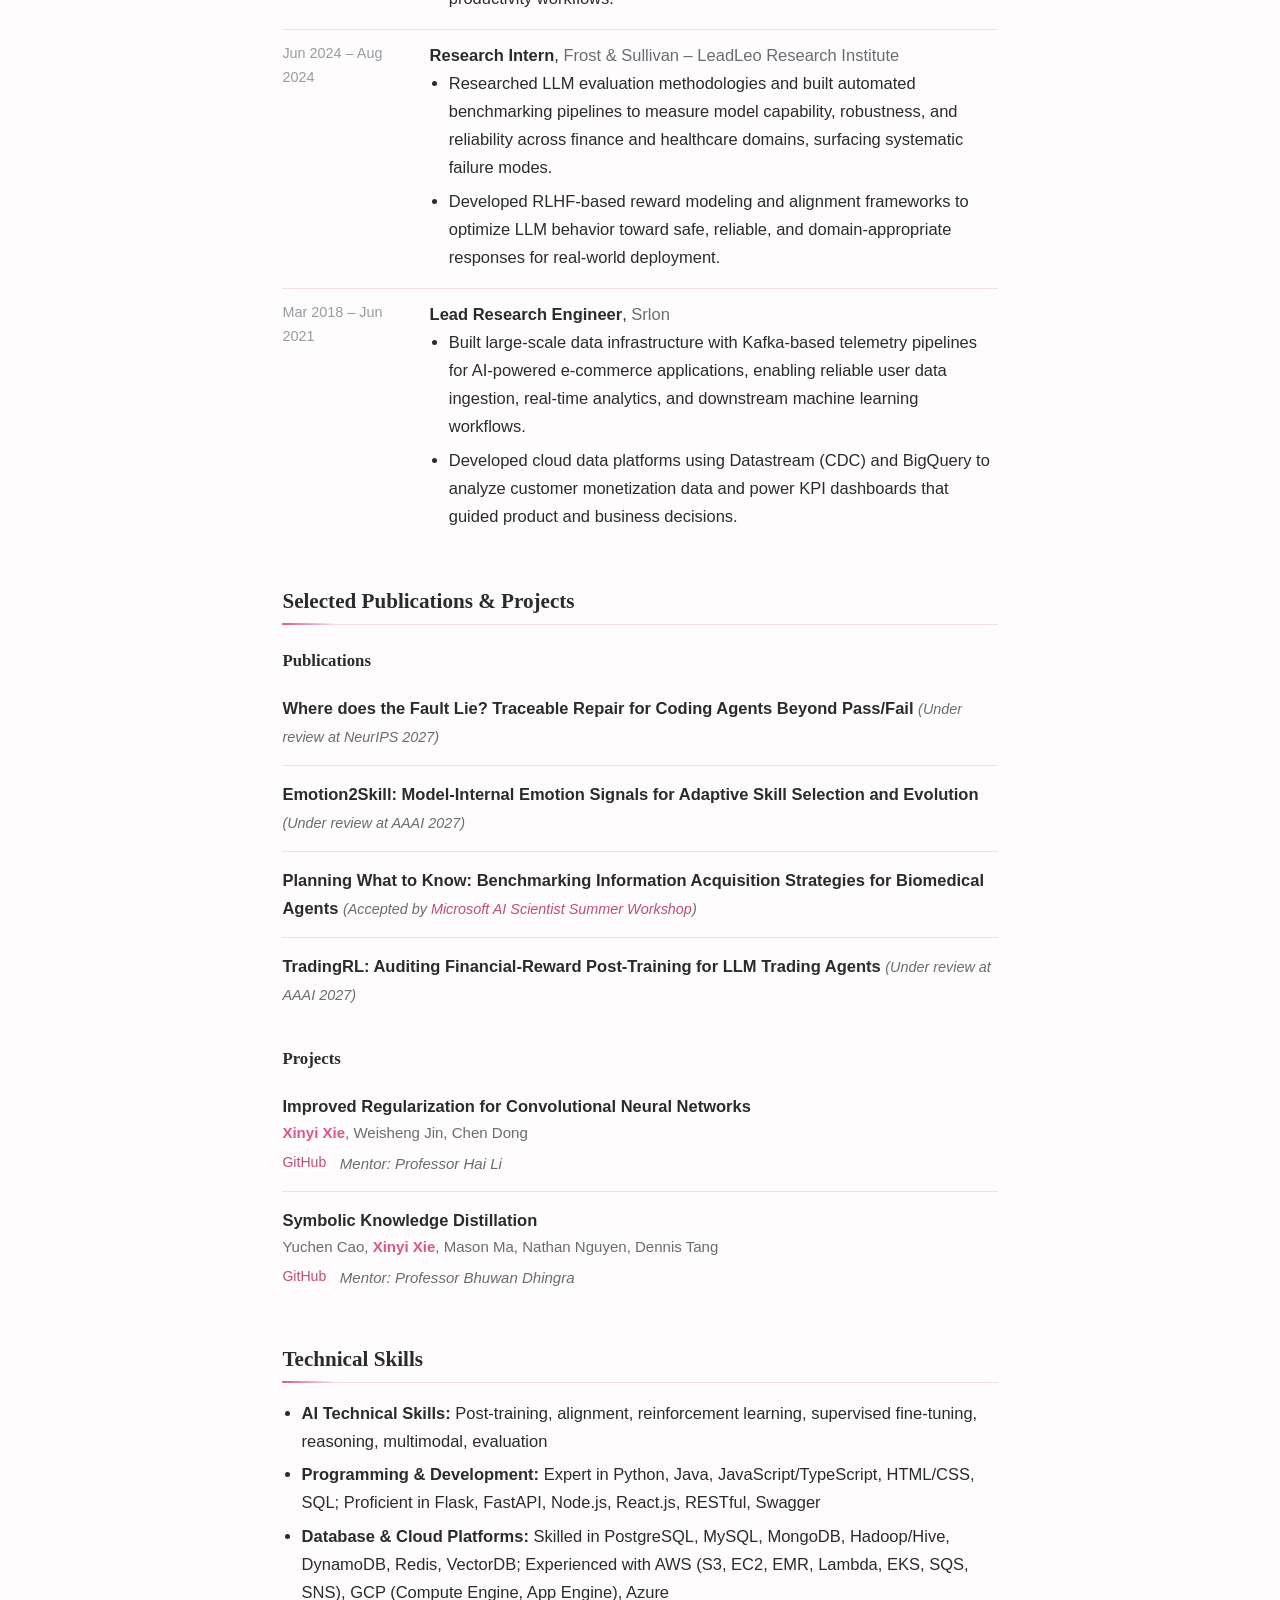
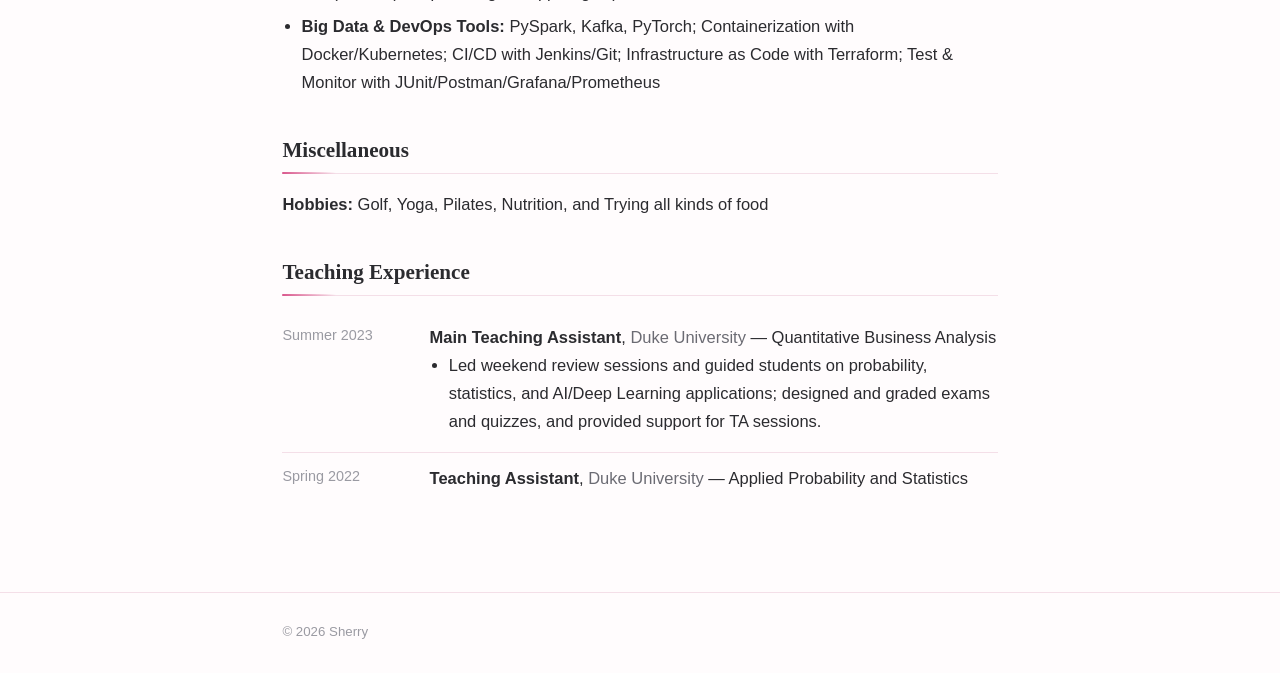
==== commit 46933a7d: "CV: drop 'Intern' from Anyidea title" ====
--- a/cv.html
+++ b/cv.html
@@ -110,7 +110,7 @@
           <div class="cv-entry">
             <div class="cv-entry__date">Aug 2024 – Jul 2025</div>
             <div class="cv-entry__body">
-              <strong>Head of Research Engineer Intern</strong>,
+              <strong>Head of Research Engineer</strong>,
               <span class="where">Anyidea Inc</span>
               <ul class="plain-list">
                 <li>
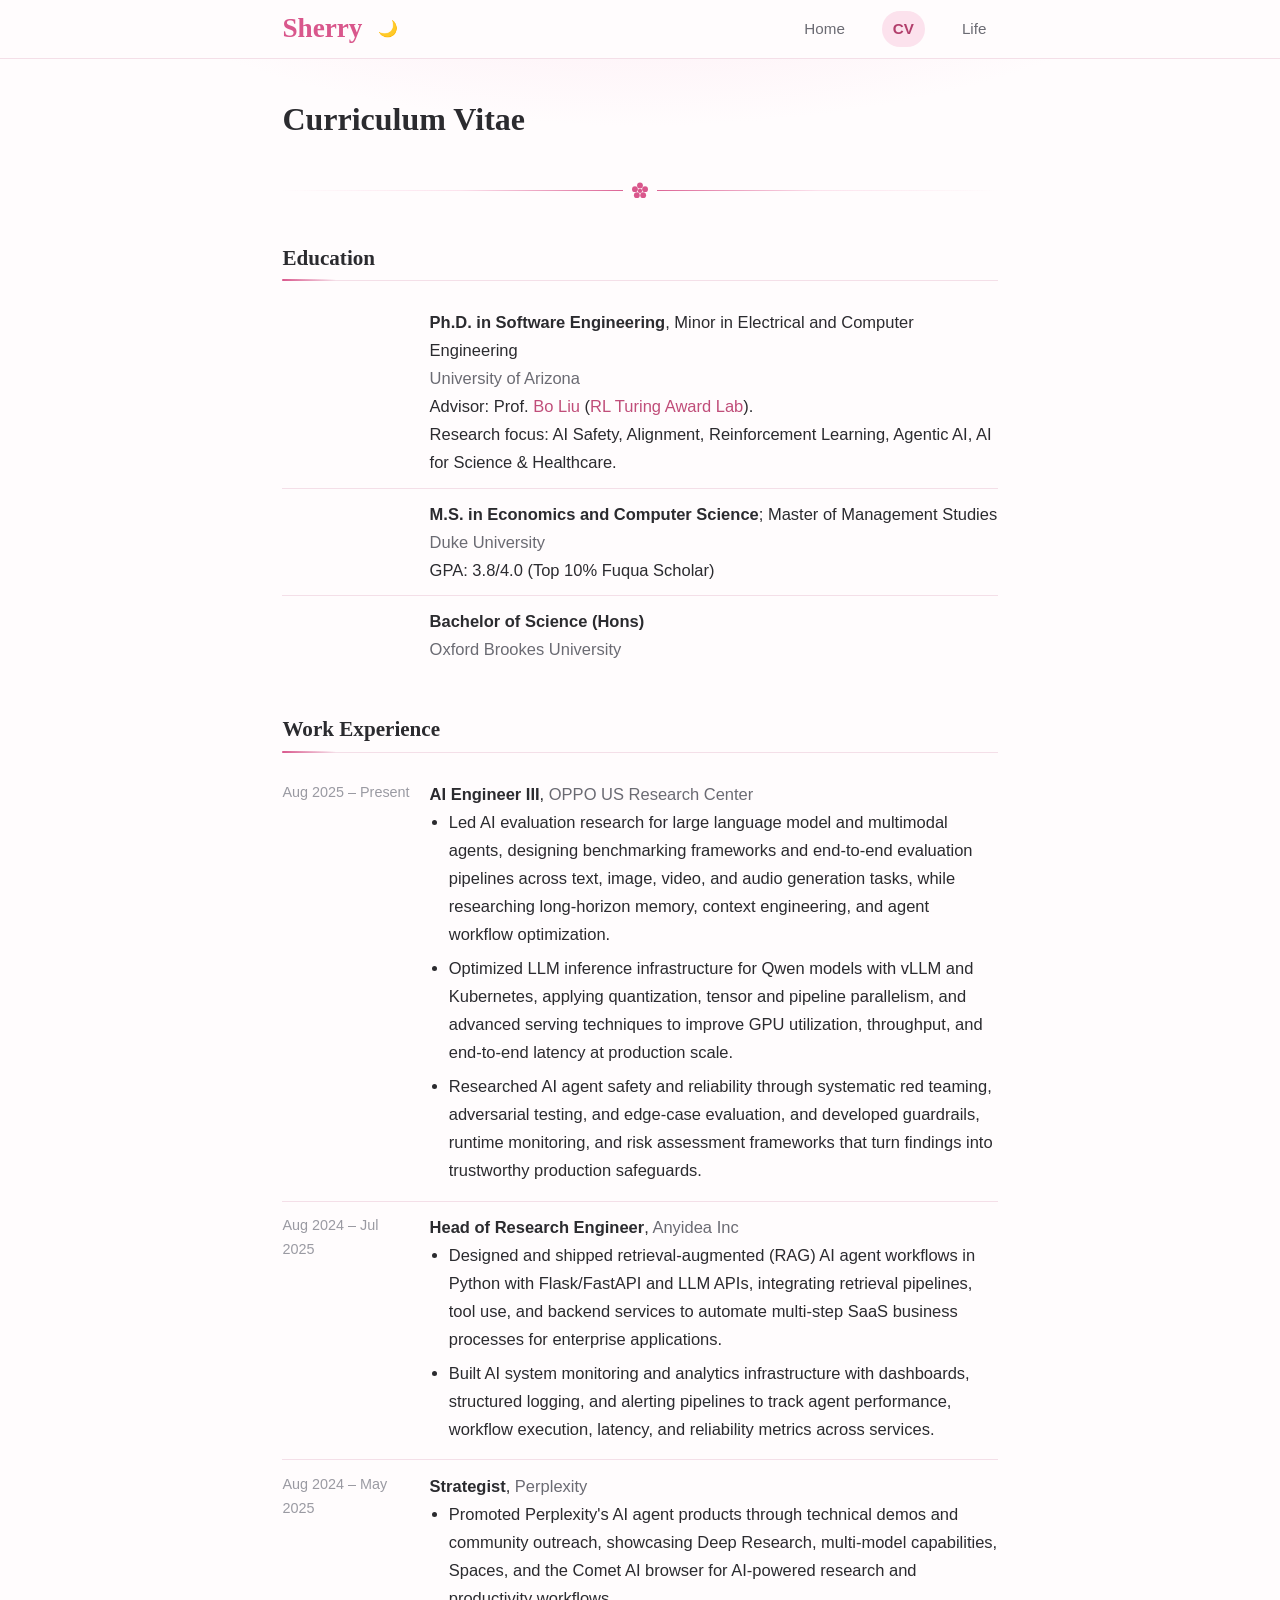
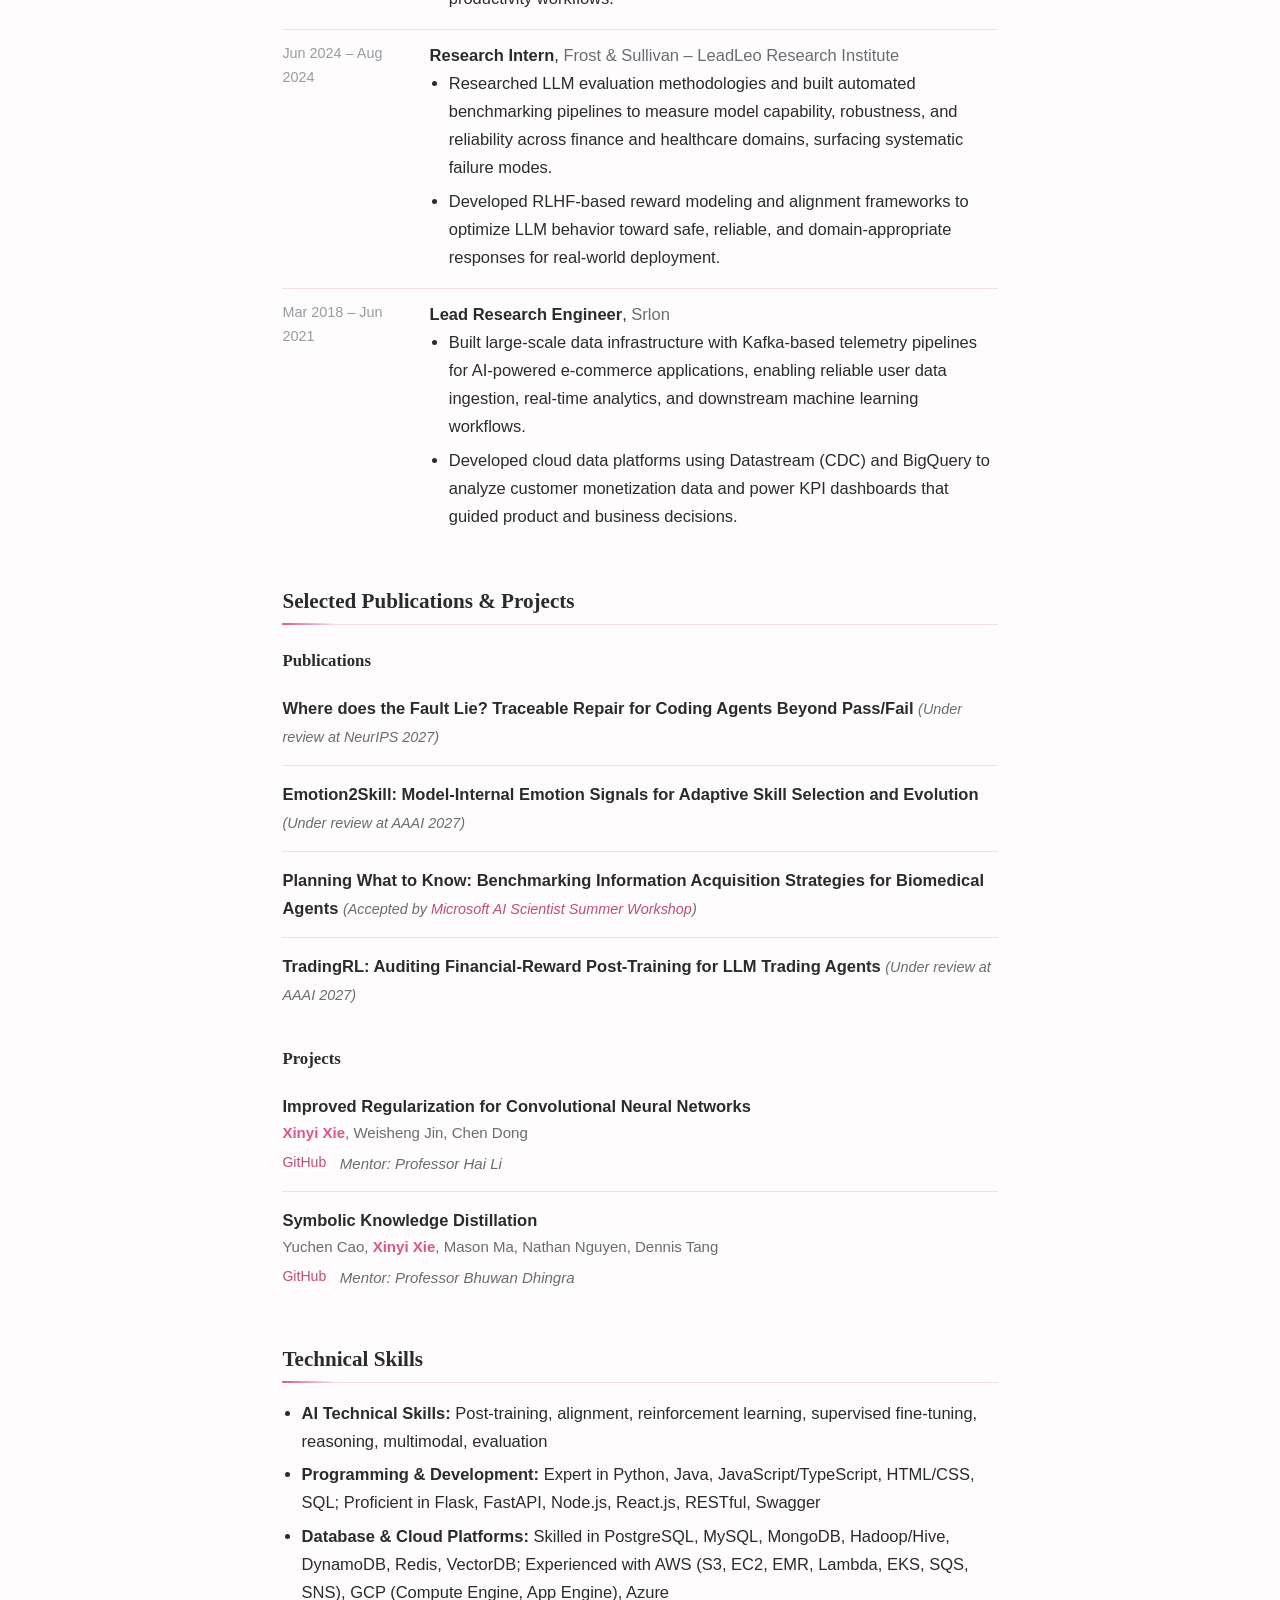
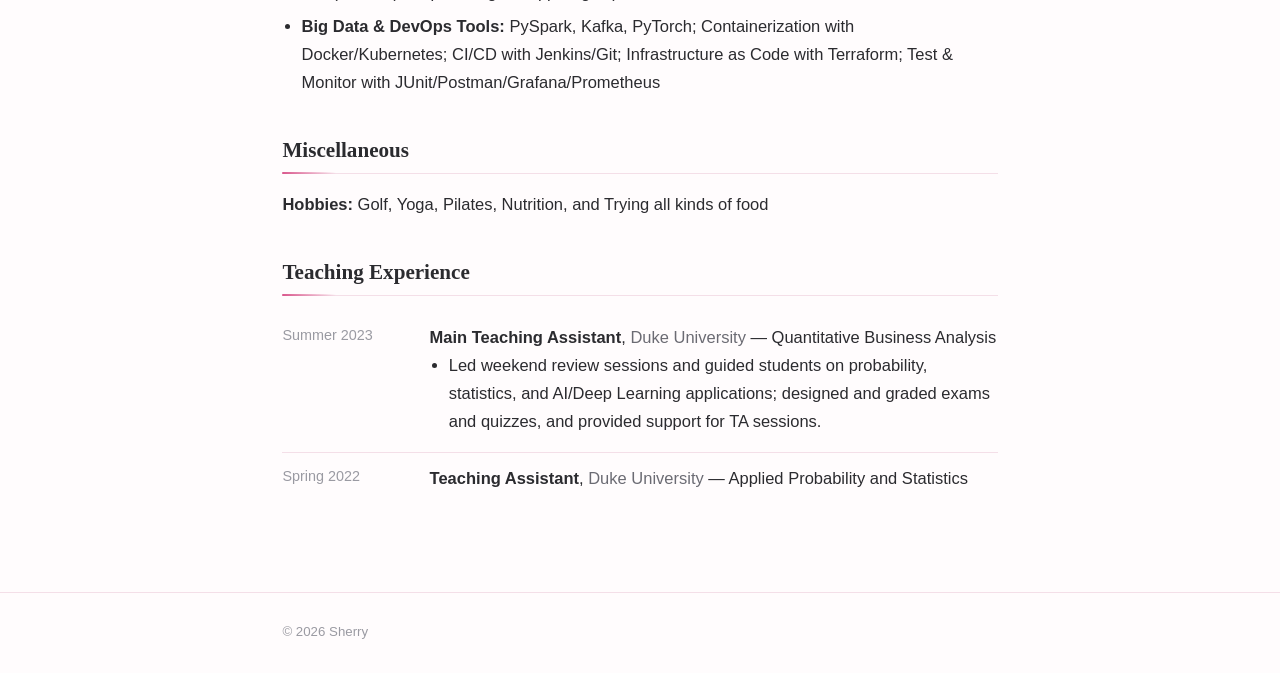
==== commit e973178a: "CV: drop '(Volunteer)' from Perplexity title" ====
--- a/cv.html
+++ b/cv.html
@@ -132,7 +132,7 @@
           <div class="cv-entry">
             <div class="cv-entry__date">Aug 2024 – May 2025</div>
             <div class="cv-entry__body">
-              <strong>Strategist (Volunteer)</strong>,
+              <strong>Strategist</strong>,
               <span class="where">Perplexity</span>
               <ul class="plain-list">
                 <li>
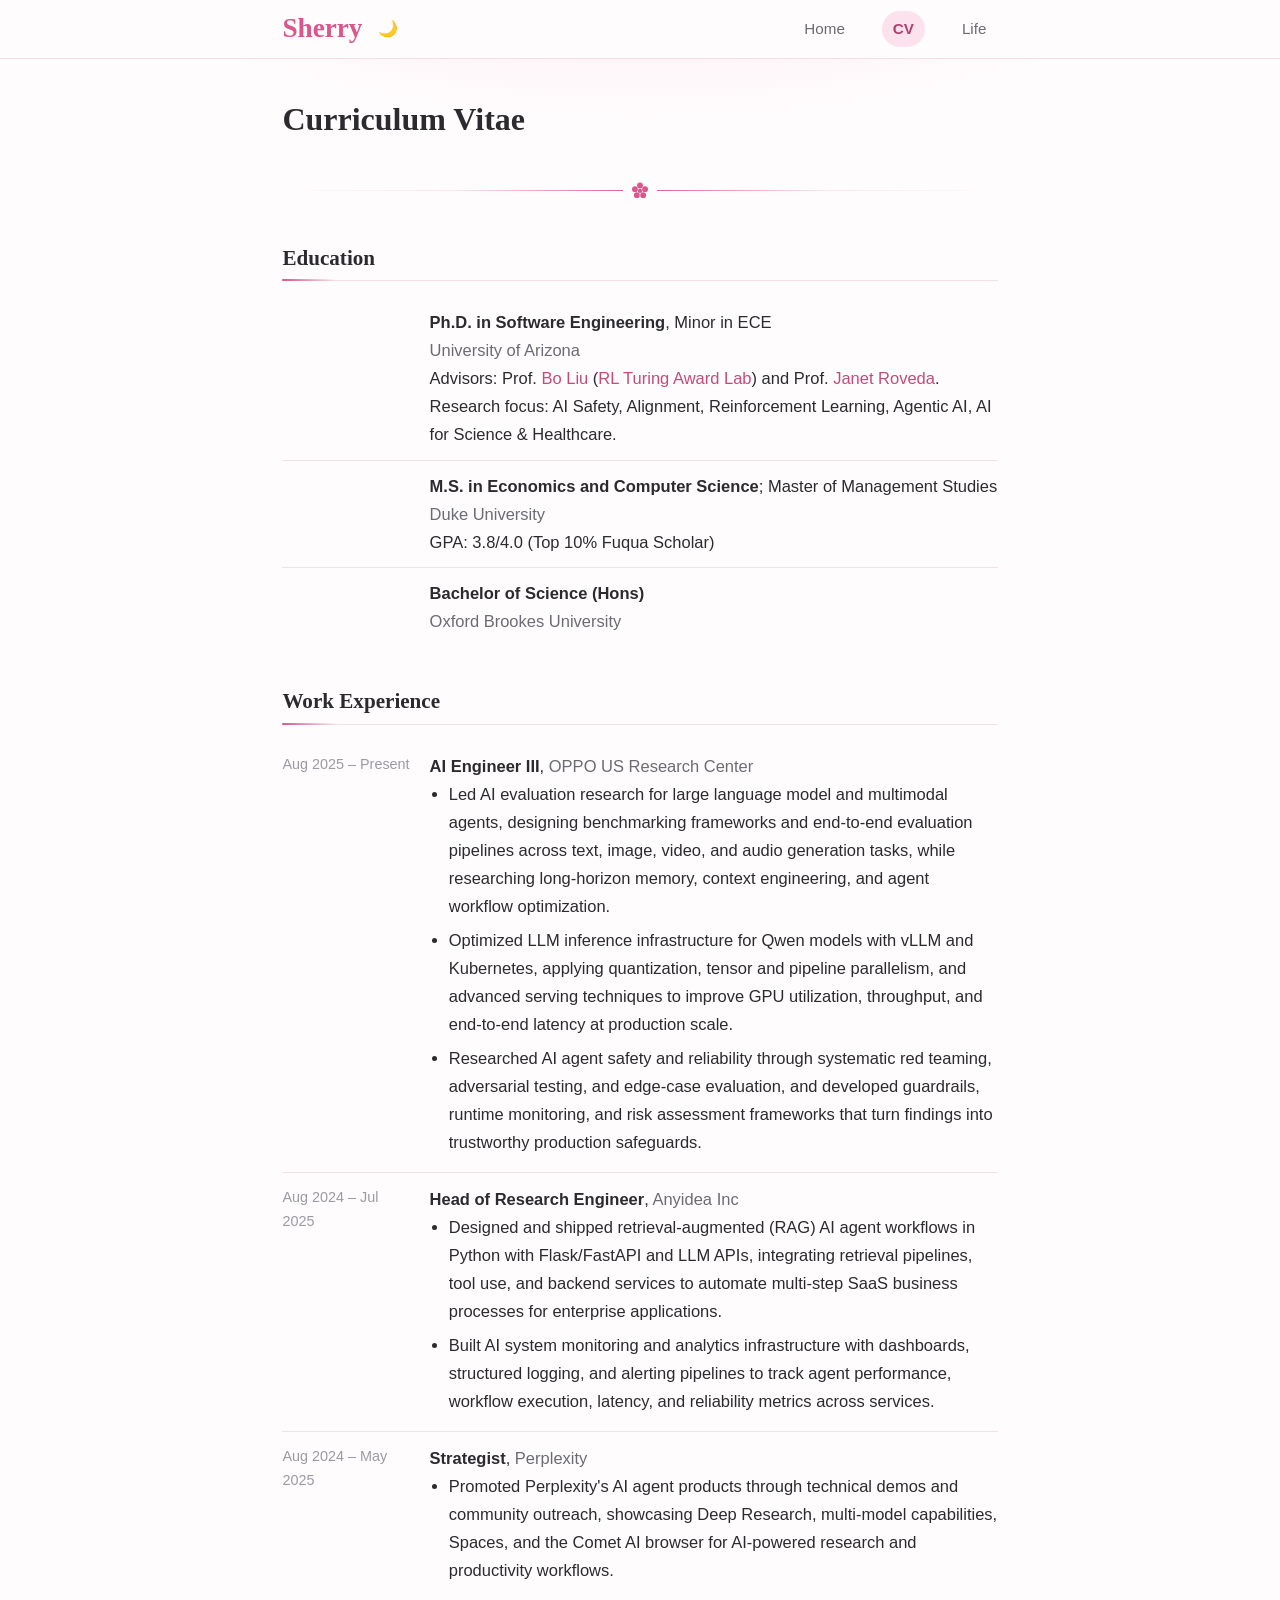
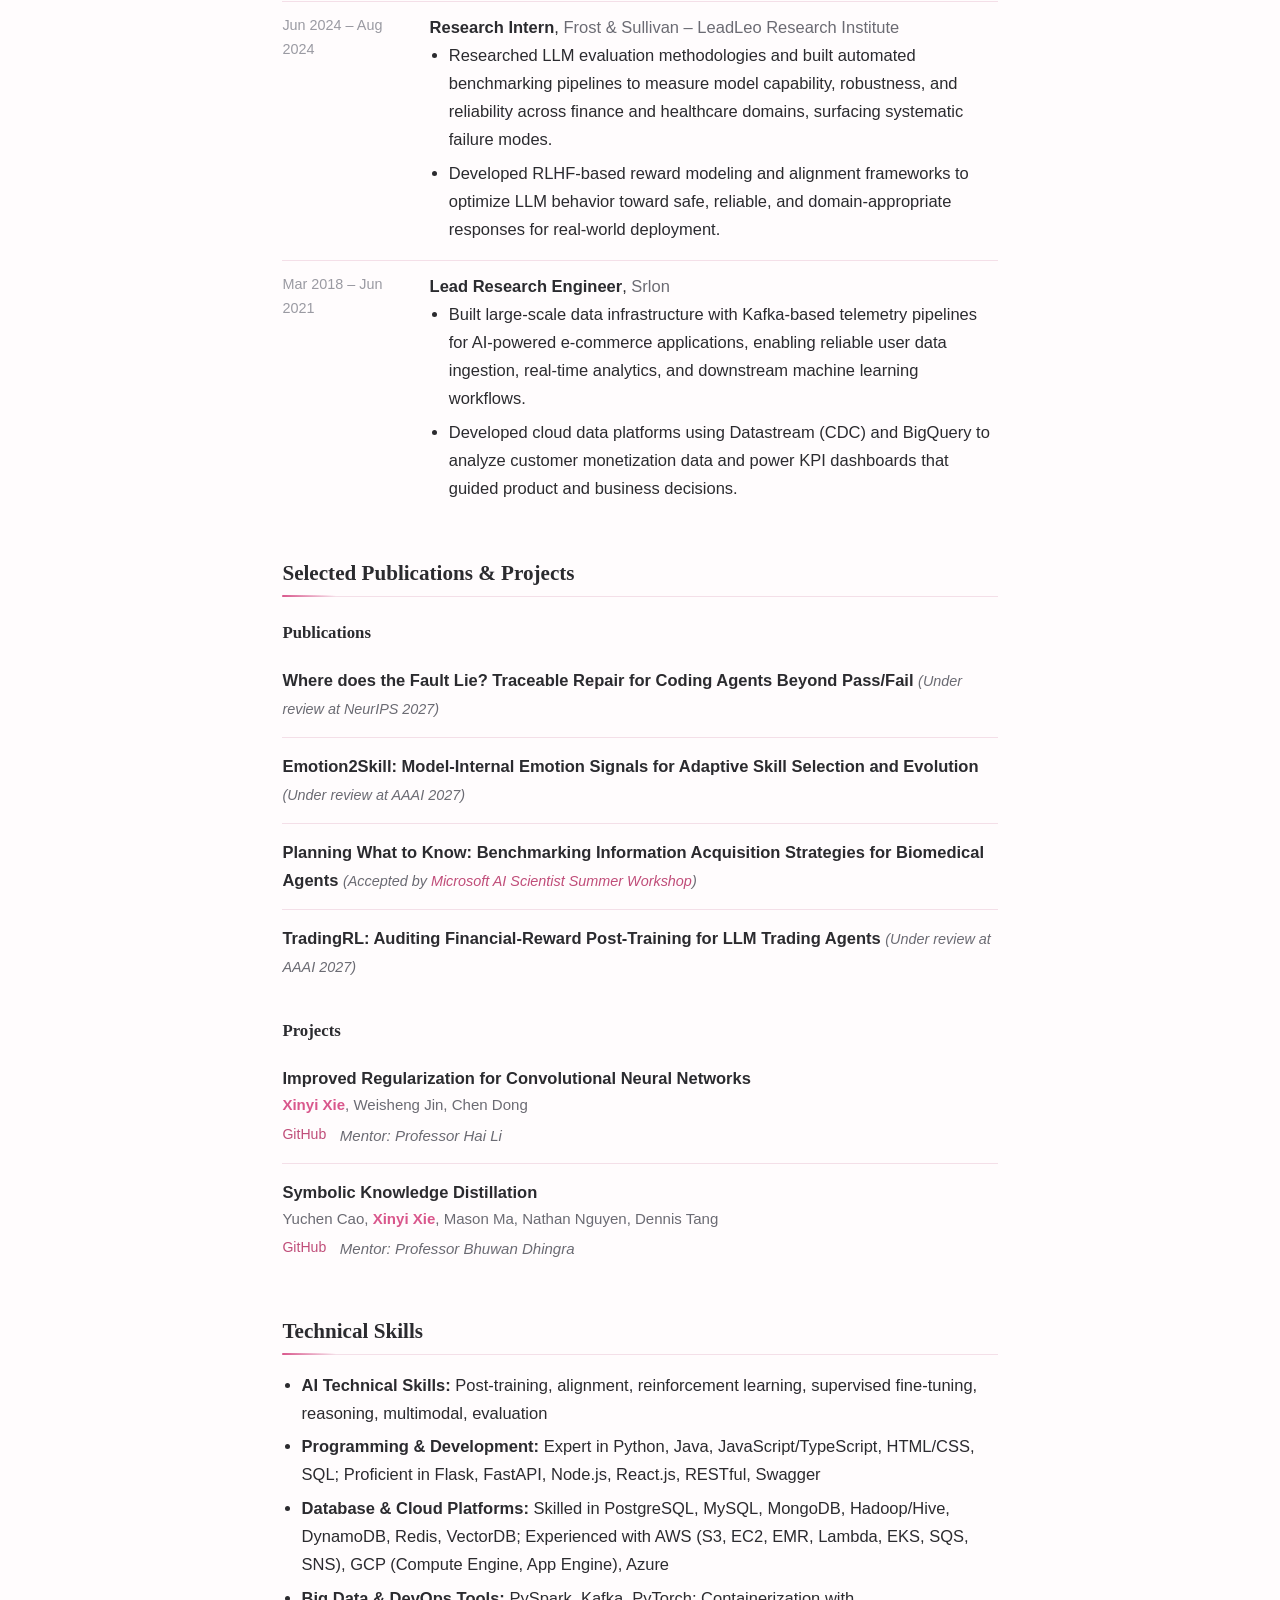
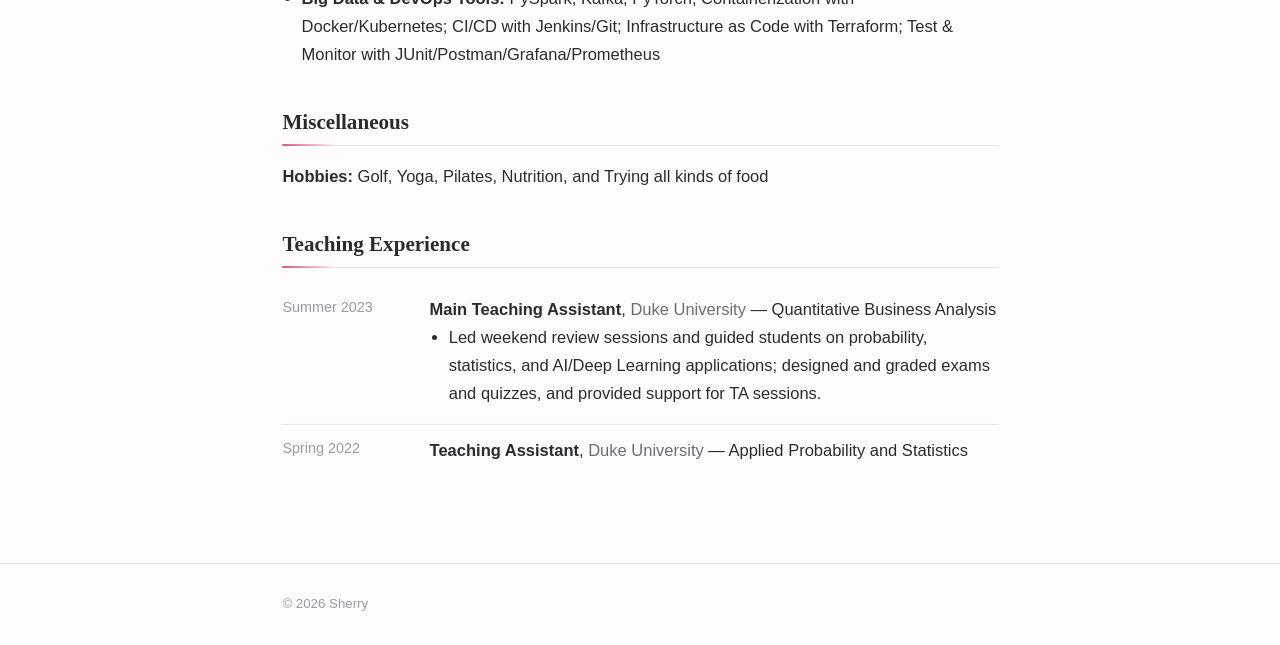
==== commit dc7646d8: "CV: add advisor Janet Roveda; shorten minor to ECE" ====
--- a/cv.html
+++ b/cv.html
@@ -36,10 +36,9 @@
           <div class="cv-entry">
             <div class="cv-entry__date"></div>
             <div class="cv-entry__body">
-              <strong>Ph.D. in Software Engineering</strong>, Minor in Electrical
-              and Computer Engineering<br />
+              <strong>Ph.D. in Software Engineering</strong>, Minor in ECE<br />
               <span class="where">University of Arizona</span><br />
-              Advisor: Prof.
+              Advisors: Prof.
               <a
                 href="https://ergodicmarkovian.github.io/main/"
                 target="_blank"
@@ -51,7 +50,13 @@
                 target="_blank"
                 rel="noopener"
                 >RL Turing Award Lab</a
-              >).<br />
+              >) and Prof.
+              <a
+                href="https://ece.engineering.arizona.edu/faculty-staff/faculty/janet-meiling-roveda"
+                target="_blank"
+                rel="noopener"
+                >Janet Roveda</a
+              >.<br />
               Research focus: AI Safety, Alignment, Reinforcement Learning,
               Agentic AI, AI for Science &amp; Healthcare.
             </div>
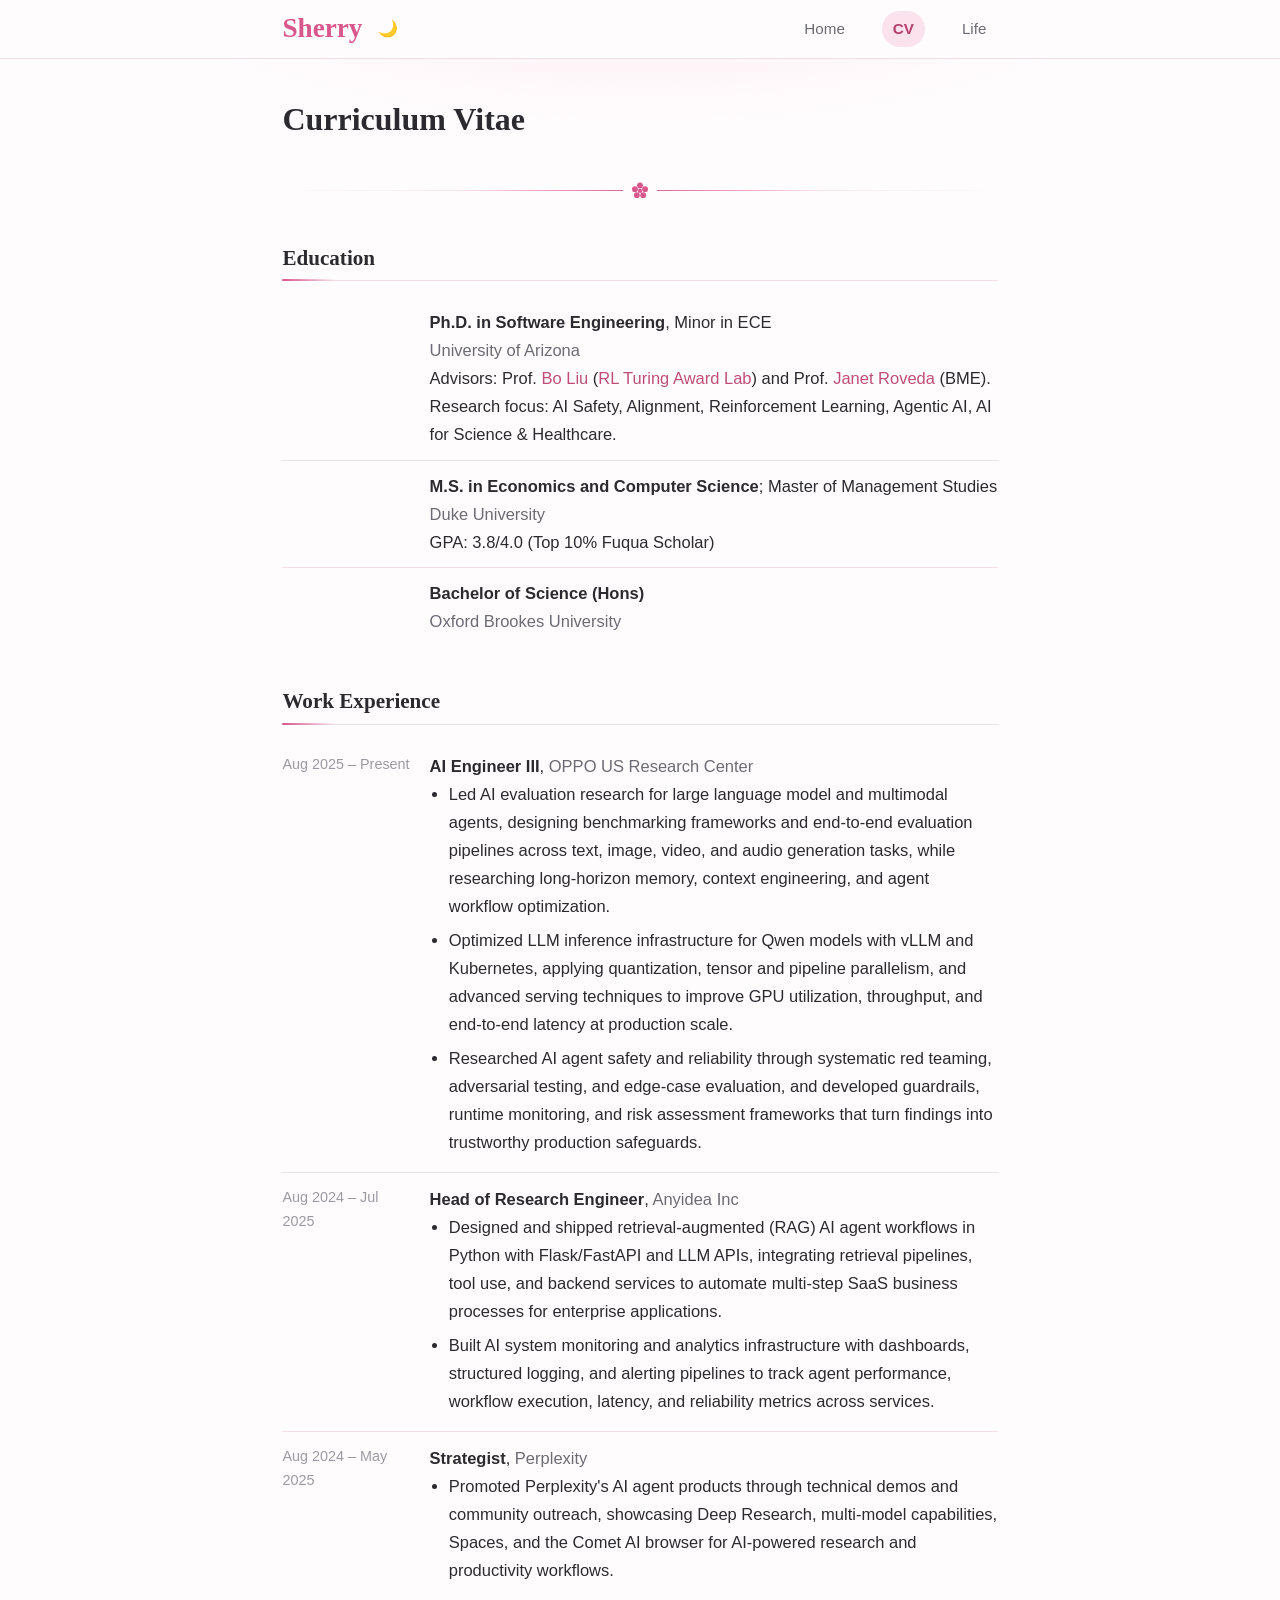
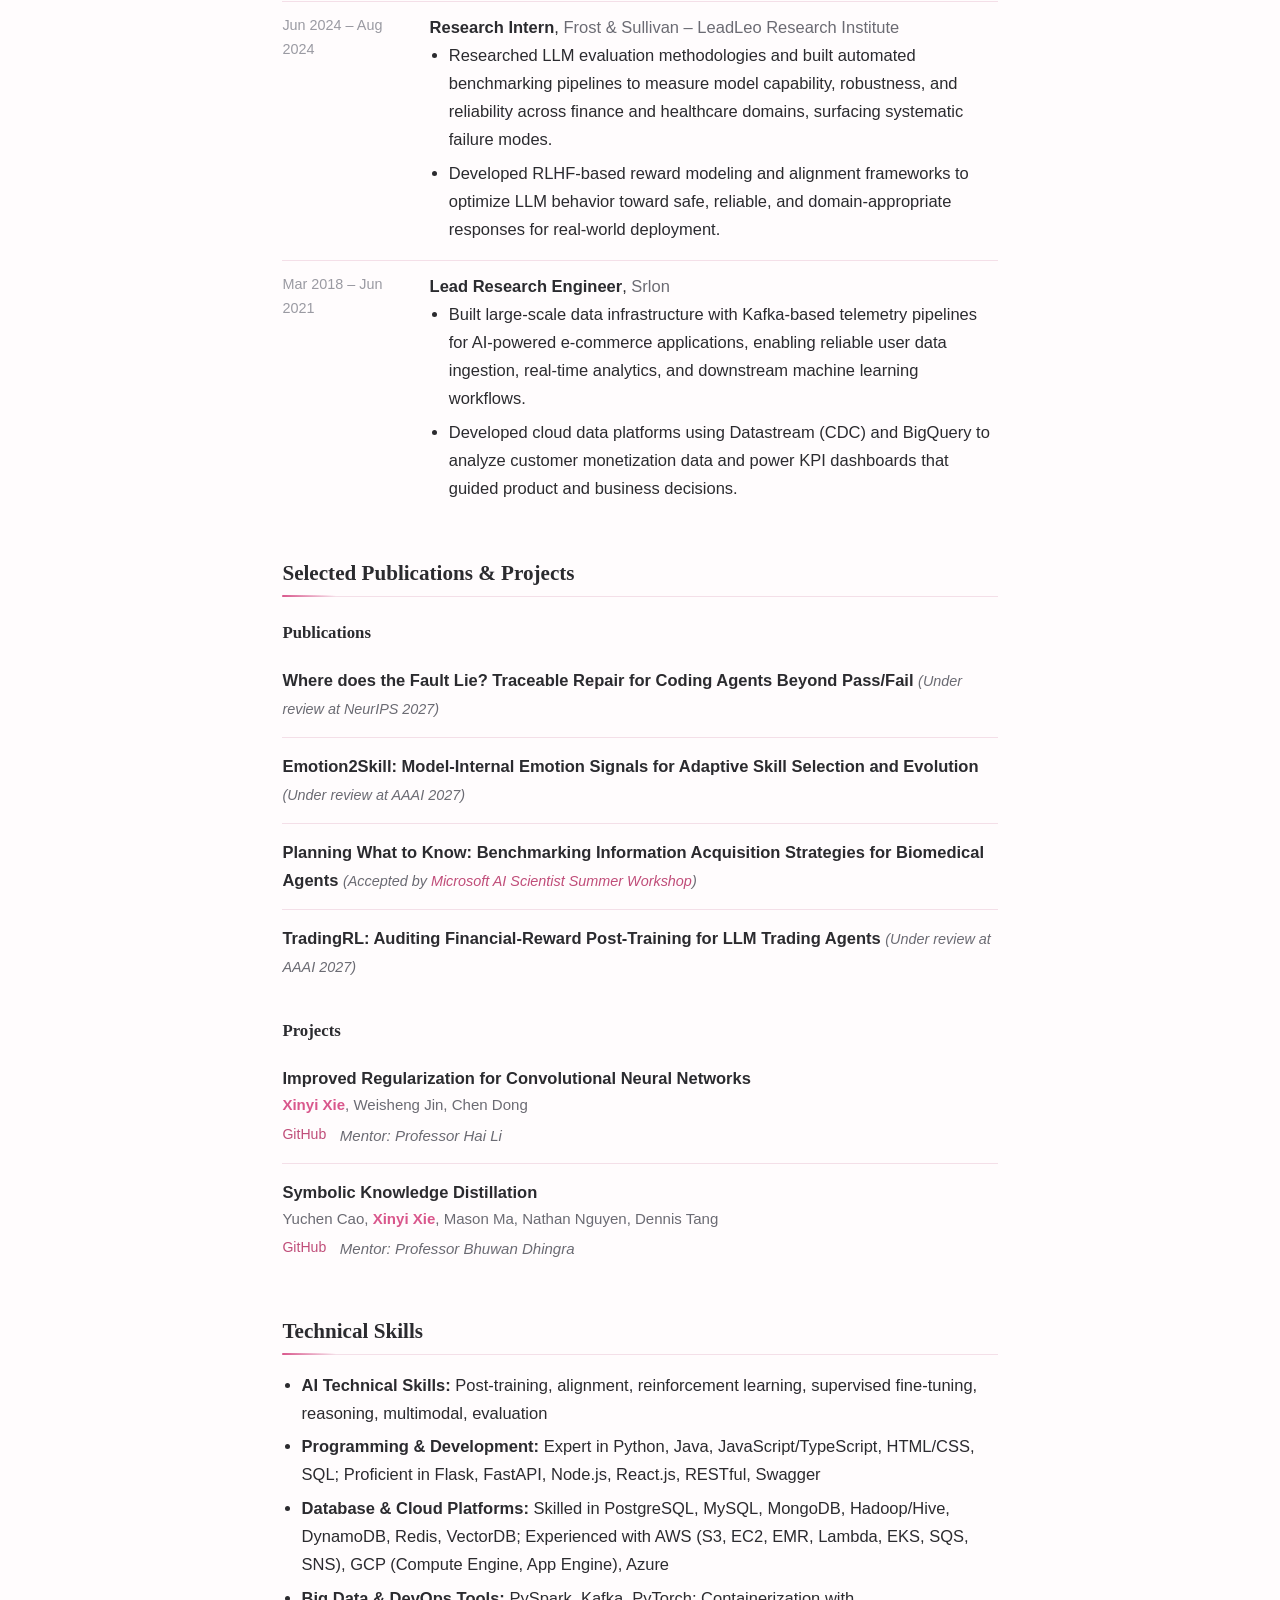
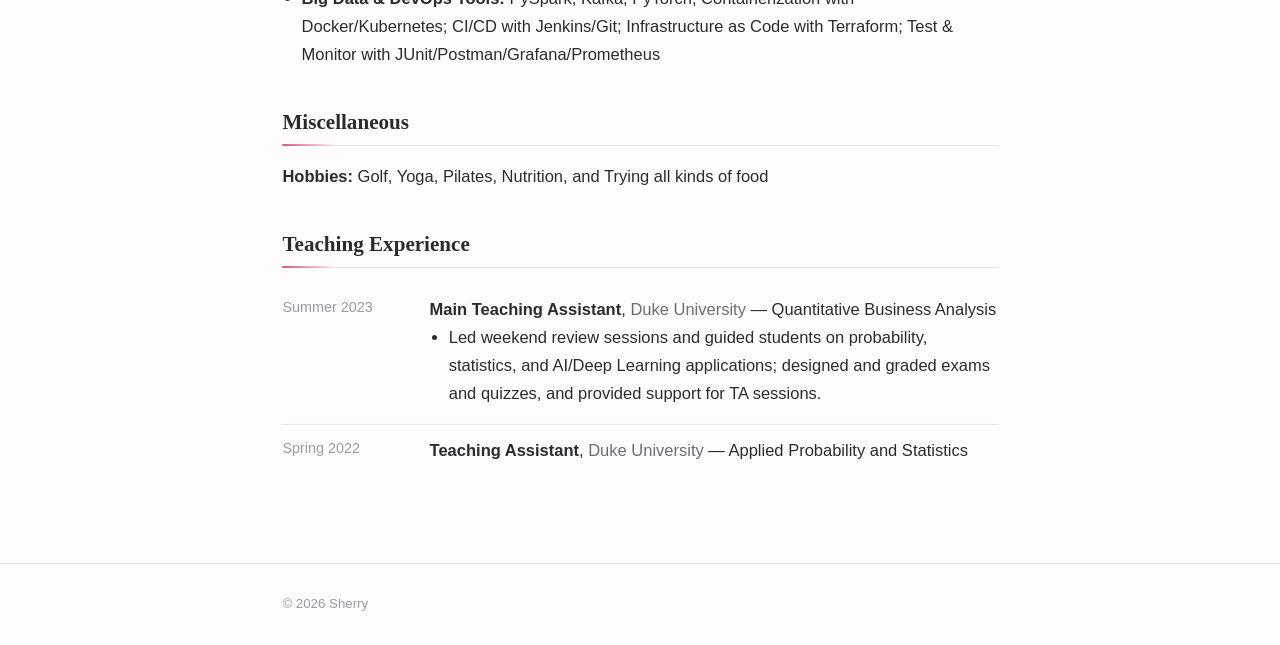
==== commit 8350de49: "CV: add (BME) after Prof. Janet Roveda" ====
--- a/cv.html
+++ b/cv.html
@@ -56,7 +56,8 @@
                 target="_blank"
                 rel="noopener"
                 >Janet Roveda</a
-              >.<br />
+              >
+              (BME).<br />
               Research focus: AI Safety, Alignment, Reinforcement Learning,
               Agentic AI, AI for Science &amp; Healthcare.
             </div>
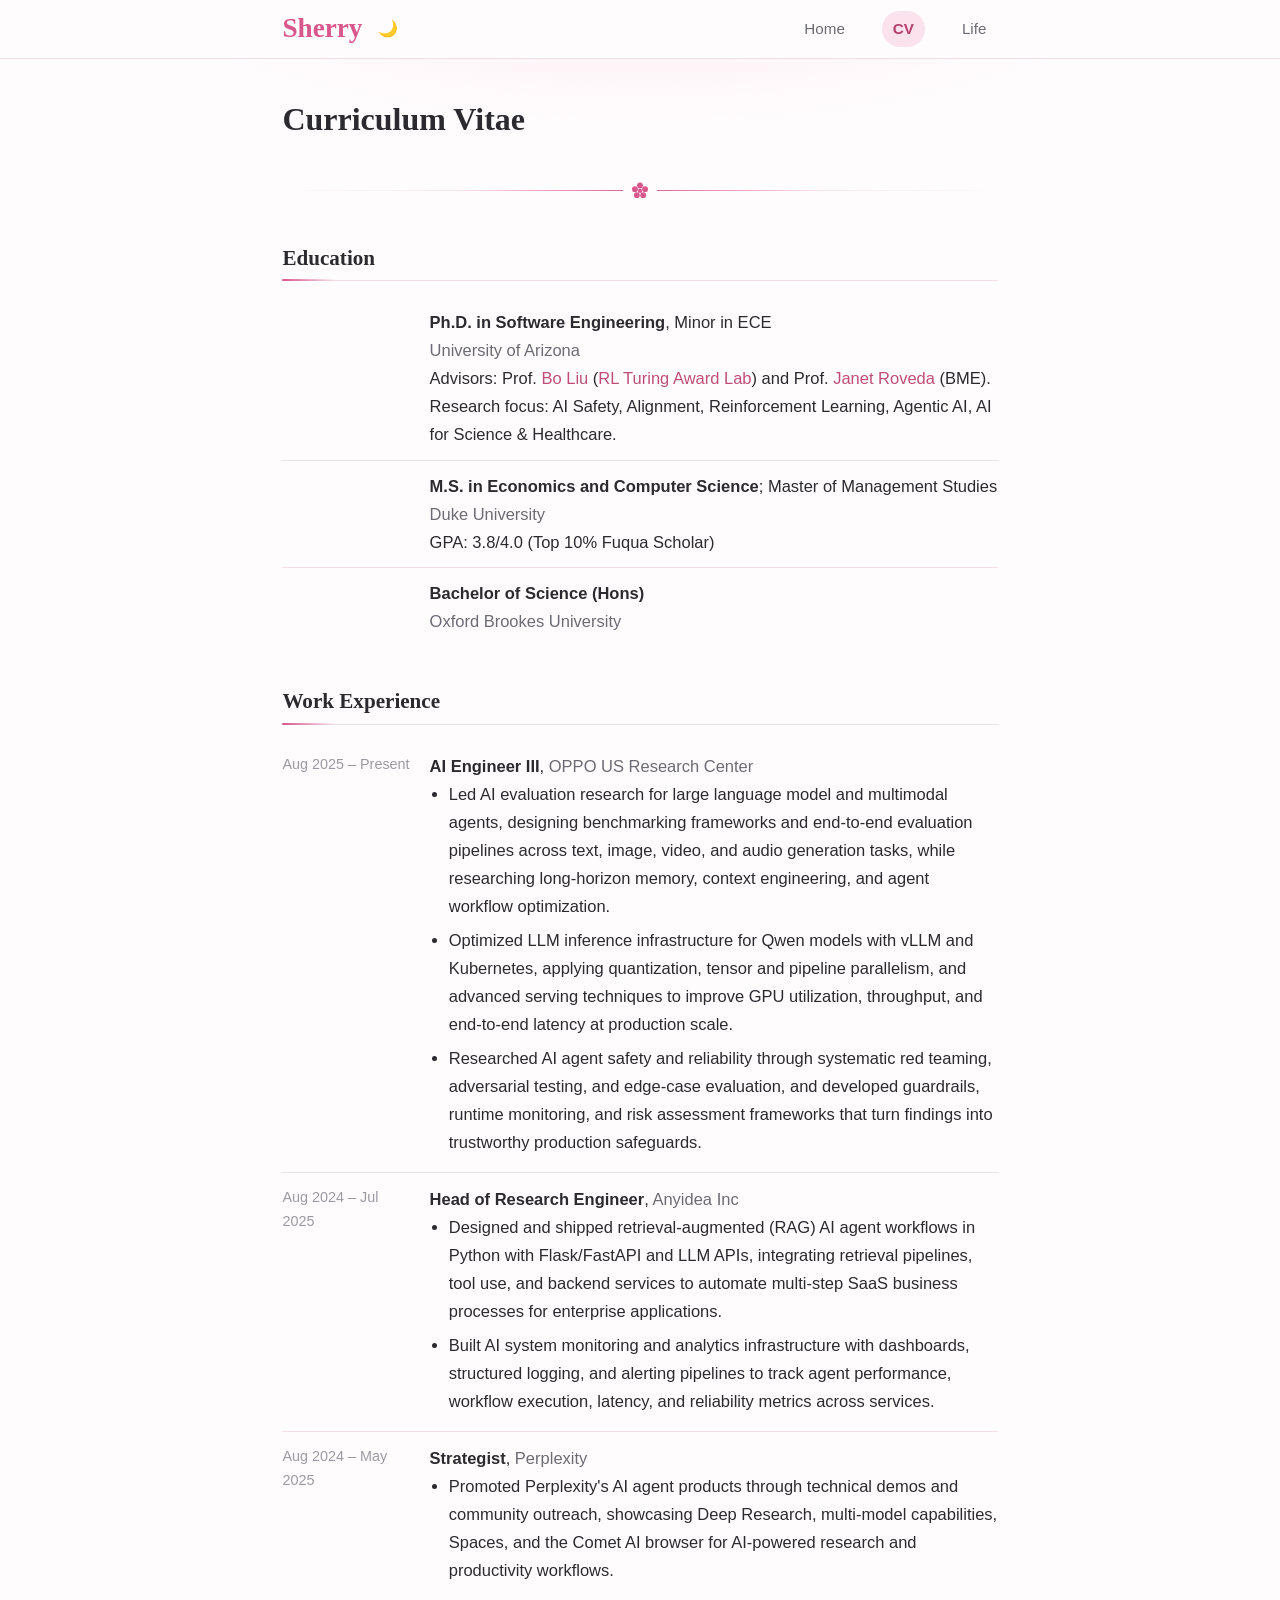
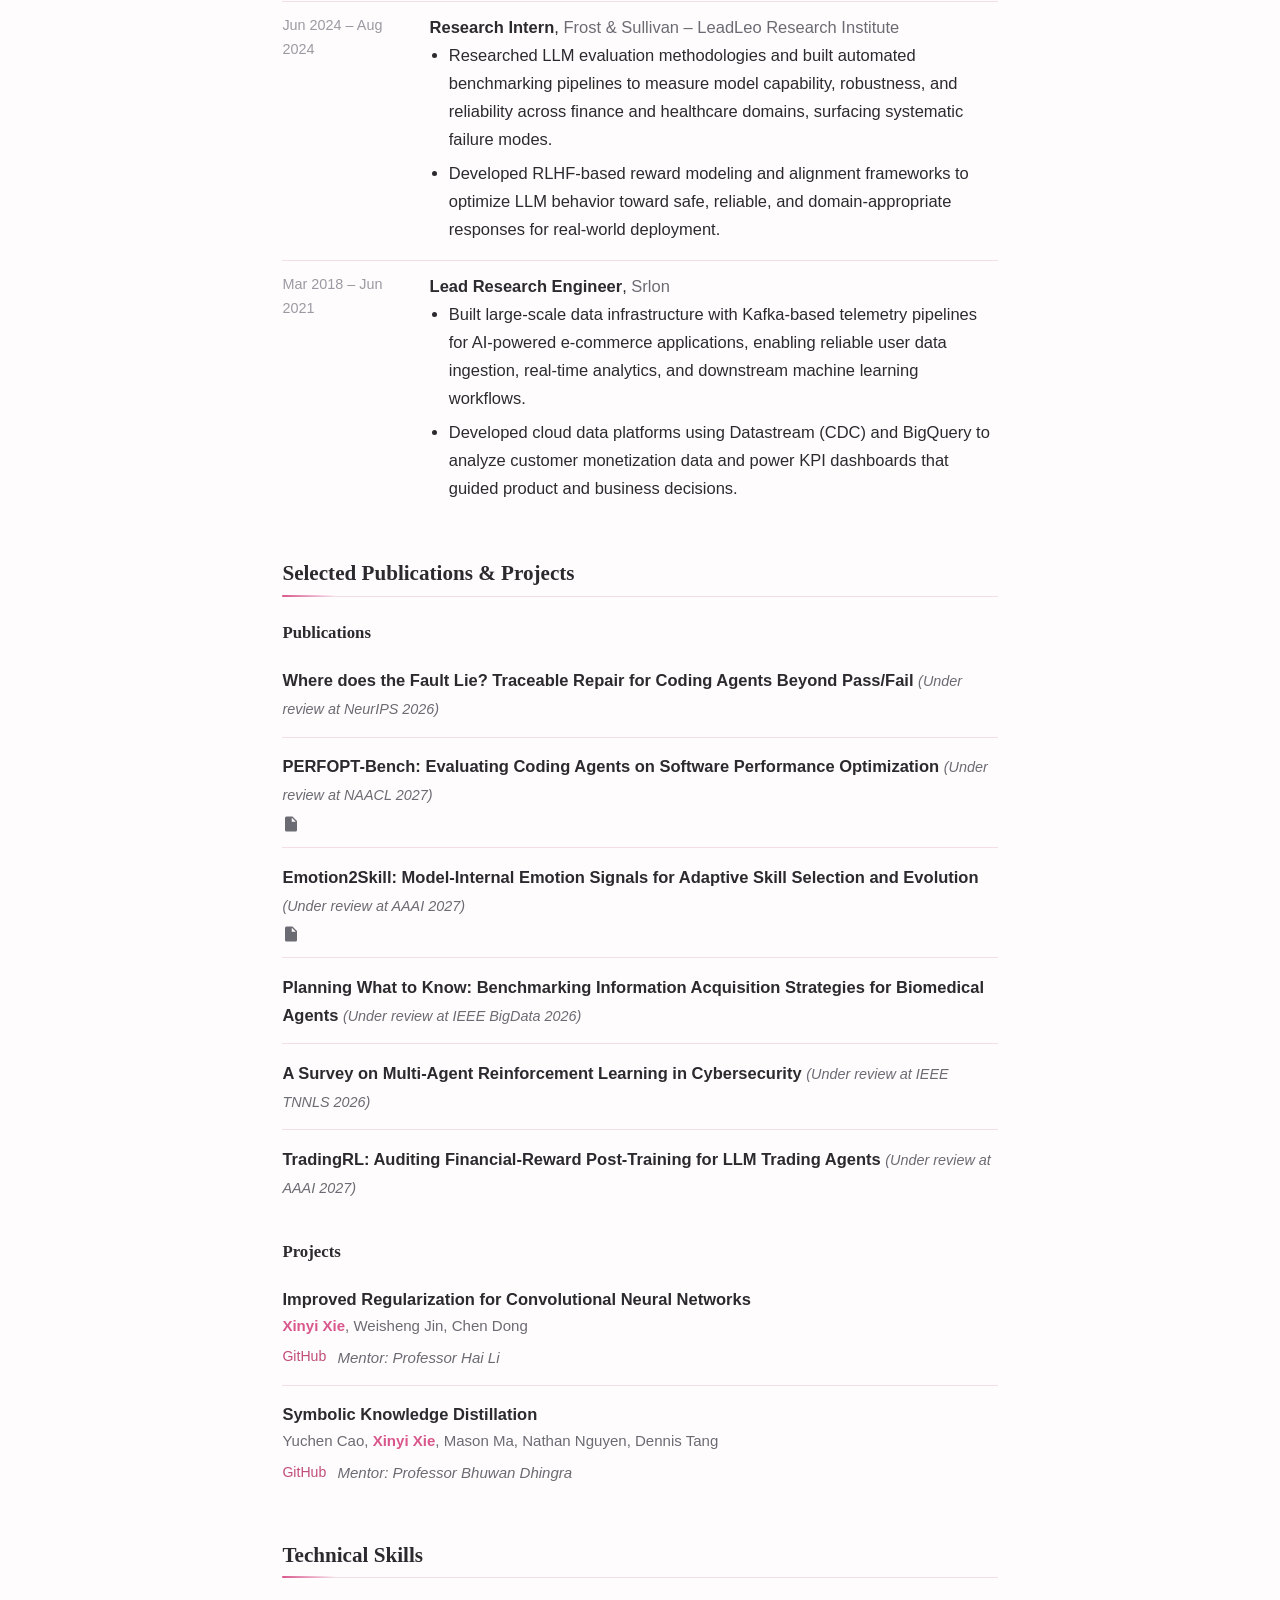
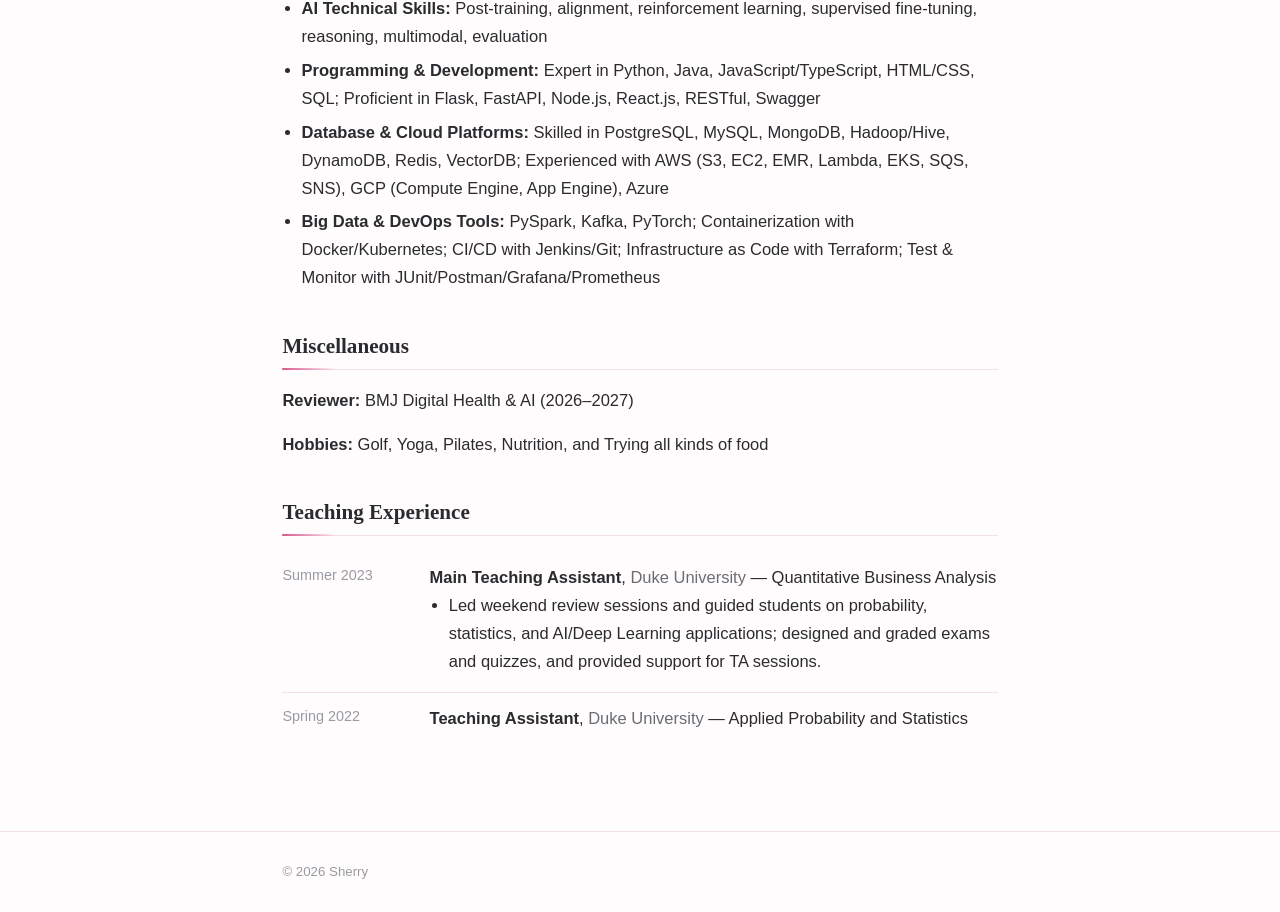
==== commit 8b9eb42d: "Service: add BMJ Digital Health & AI peer reviewer Co-Authored-By: Claude Opus 4.8 <noreply@anthropi" ====
--- a/cv.html
+++ b/cv.html
@@ -270,6 +270,10 @@
         <section class="section">
           <h2>Miscellaneous</h2>
           <p>
+            <strong>Reviewer:</strong> BMJ Digital Health &amp; AI
+            (2026&ndash;2027)
+          </p>
+          <p>
             <strong>Hobbies:</strong> Golf, Yoga, Pilates, Nutrition, and Trying
             all kinds of food
           </p>
--- a/assets/css/style.css
+++ b/assets/css/style.css
@@ -485,11 +485,30 @@
   vertical-align: middle;
 }
 .pub__links {
-  margin-top: 0.3rem;
+  margin-top: 0.4rem;
   font-size: 0.88rem;
   display: flex;
-  gap: 0.85rem;
+  align-items: center;
+  gap: 0.7rem;
   flex-wrap: wrap;
+}
+/* resource links shown as small icons (paper / code / project) */
+.pub__link {
+  color: var(--color-muted);
+  border-bottom: none;
+  display: inline-flex;
+  align-items: center;
+  transition: color 0.15s ease, transform 0.15s ease;
+}
+.pub__link:hover {
+  color: var(--color-accent);
+  border-bottom: none;
+  transform: translateY(-1px);
+}
+.pub__link svg {
+  width: 18px;
+  height: 18px;
+  display: block;
 }
 
 /* Simple list (service, misc) --------------------------------------------- */
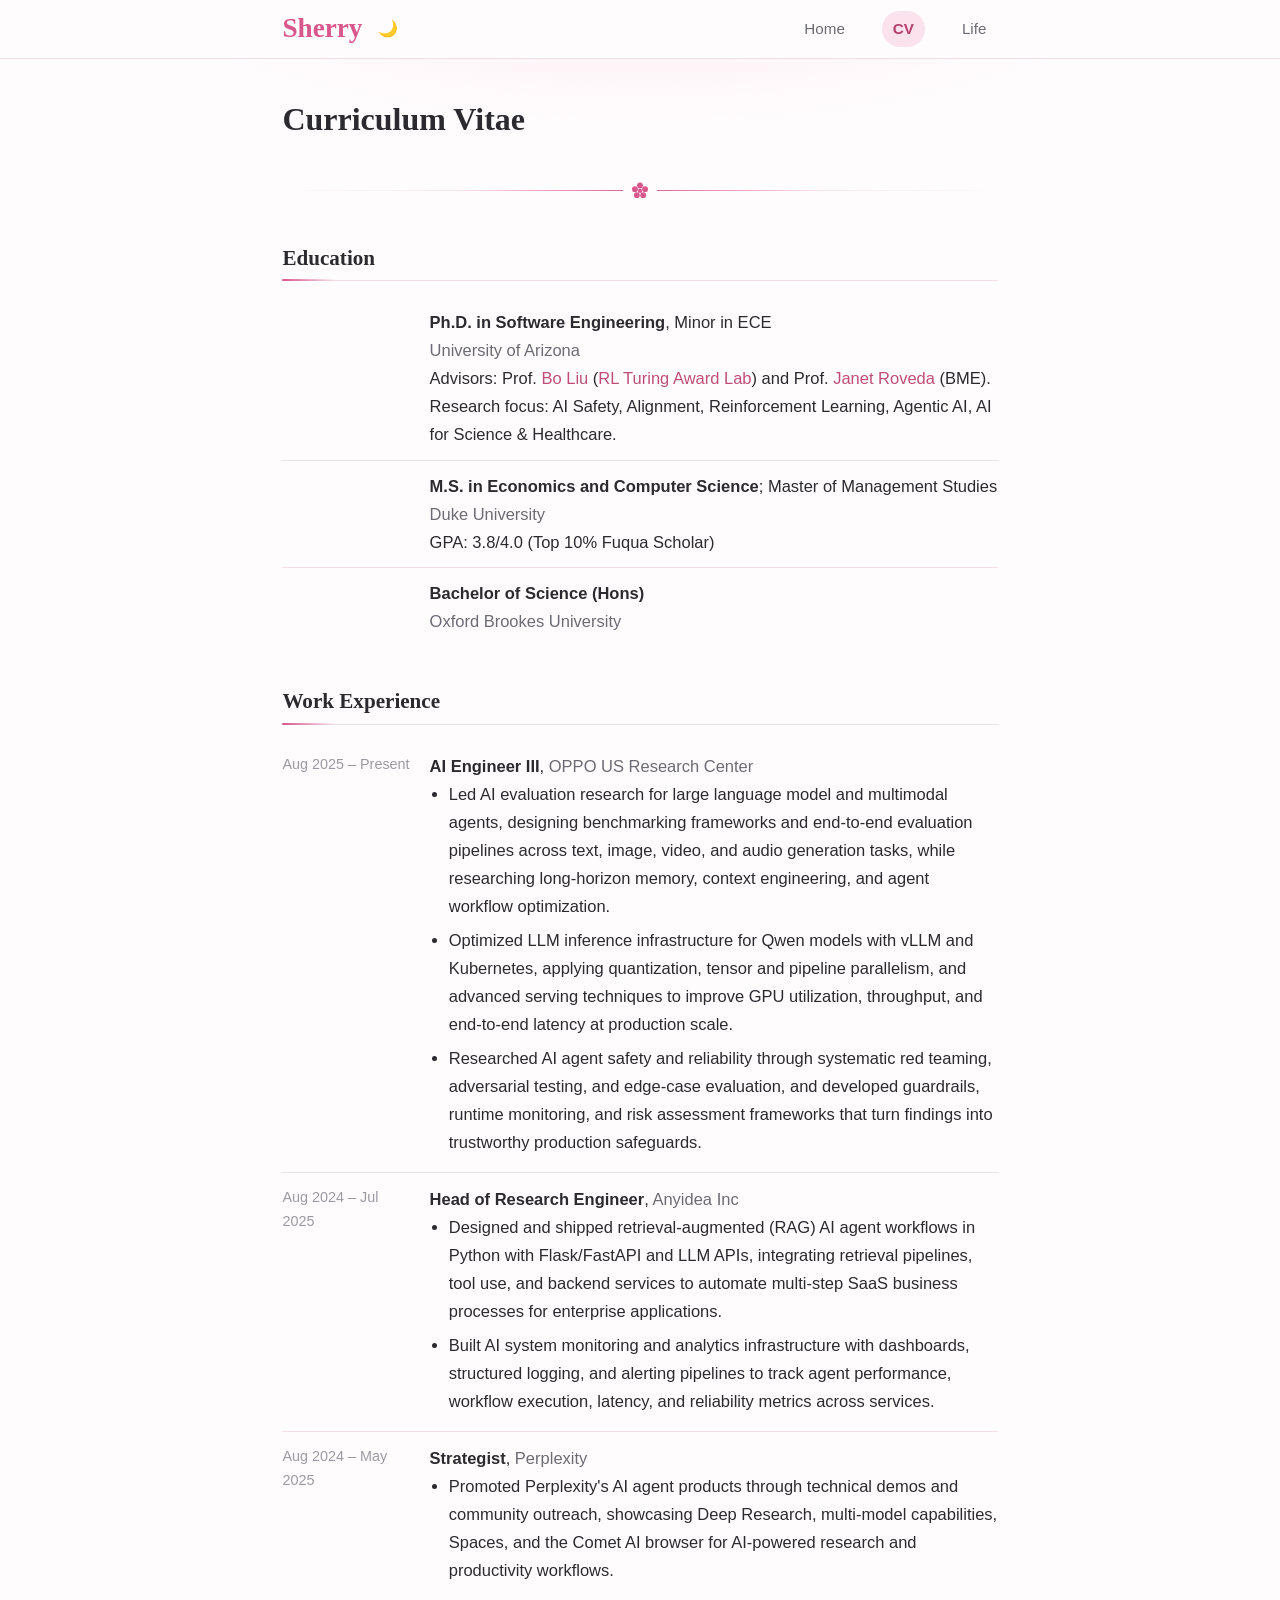
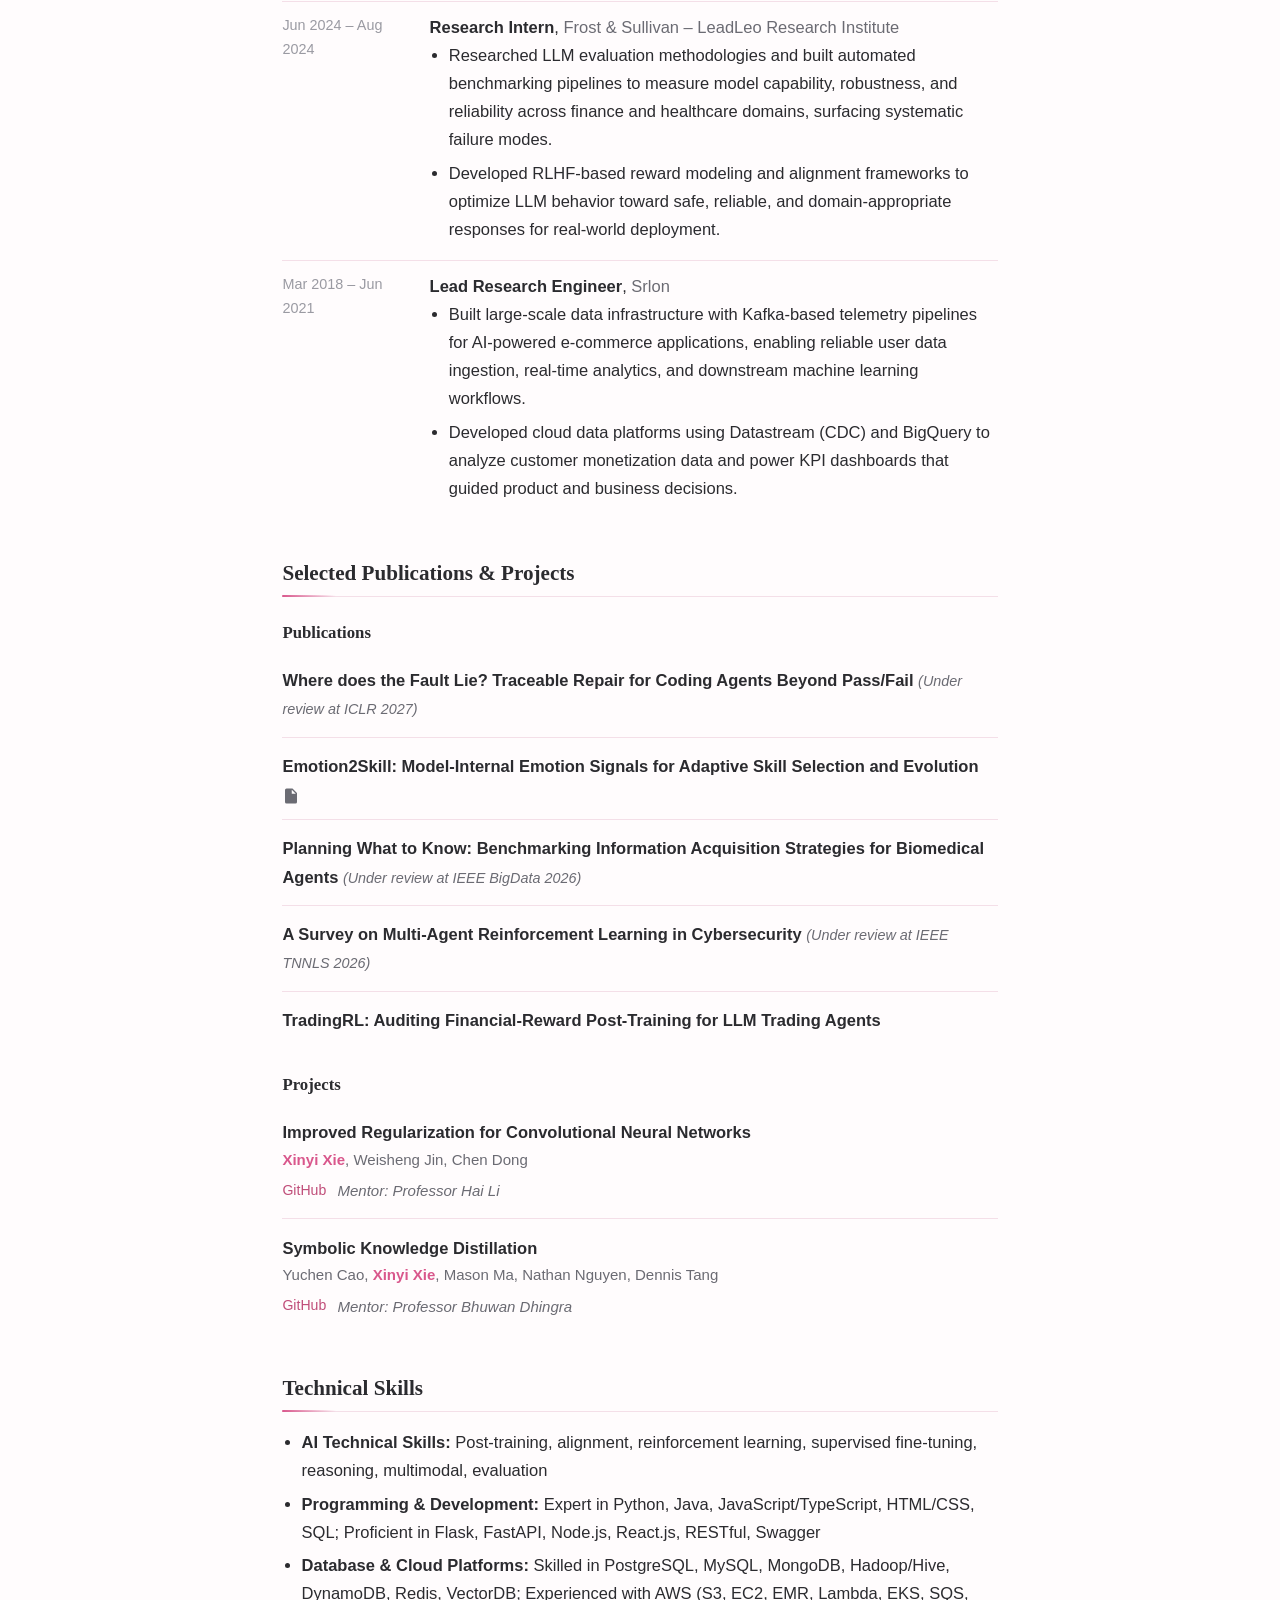
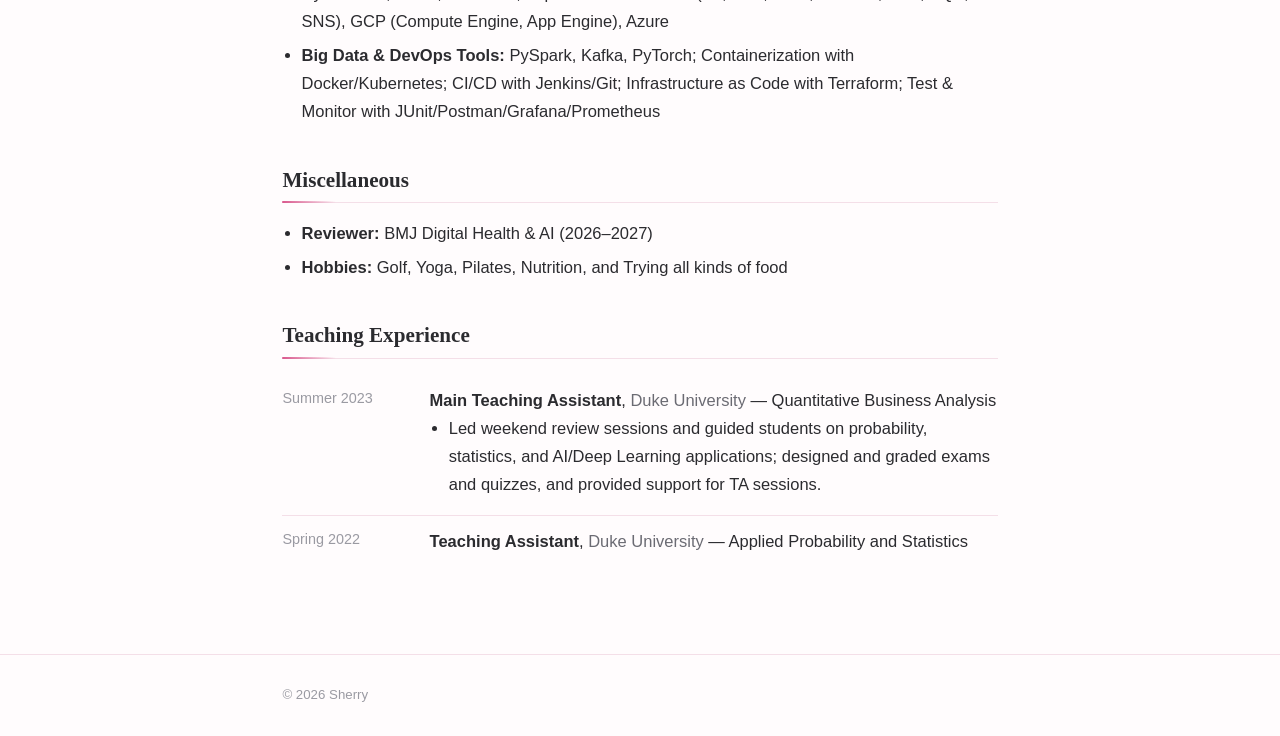
==== commit 5d686d45: "CV Misc: bullet the Reviewer and Hobbies lines Co-Authored-By: Claude Opus 4.8 <noreply@anthropic.co" ====
--- a/cv.html
+++ b/cv.html
@@ -269,14 +269,16 @@
         <!-- Miscellaneous -->
         <section class="section">
           <h2>Miscellaneous</h2>
-          <p>
-            <strong>Reviewer:</strong> BMJ Digital Health &amp; AI
-            (2026&ndash;2027)
-          </p>
-          <p>
-            <strong>Hobbies:</strong> Golf, Yoga, Pilates, Nutrition, and Trying
-            all kinds of food
-          </p>
+          <ul class="plain-list">
+            <li>
+              <strong>Reviewer:</strong> BMJ Digital Health &amp; AI
+              (2026&ndash;2027)
+            </li>
+            <li>
+              <strong>Hobbies:</strong> Golf, Yoga, Pilates, Nutrition, and
+              Trying all kinds of food
+            </li>
+          </ul>
         </section>
 
         <!-- Teaching Experience -->
